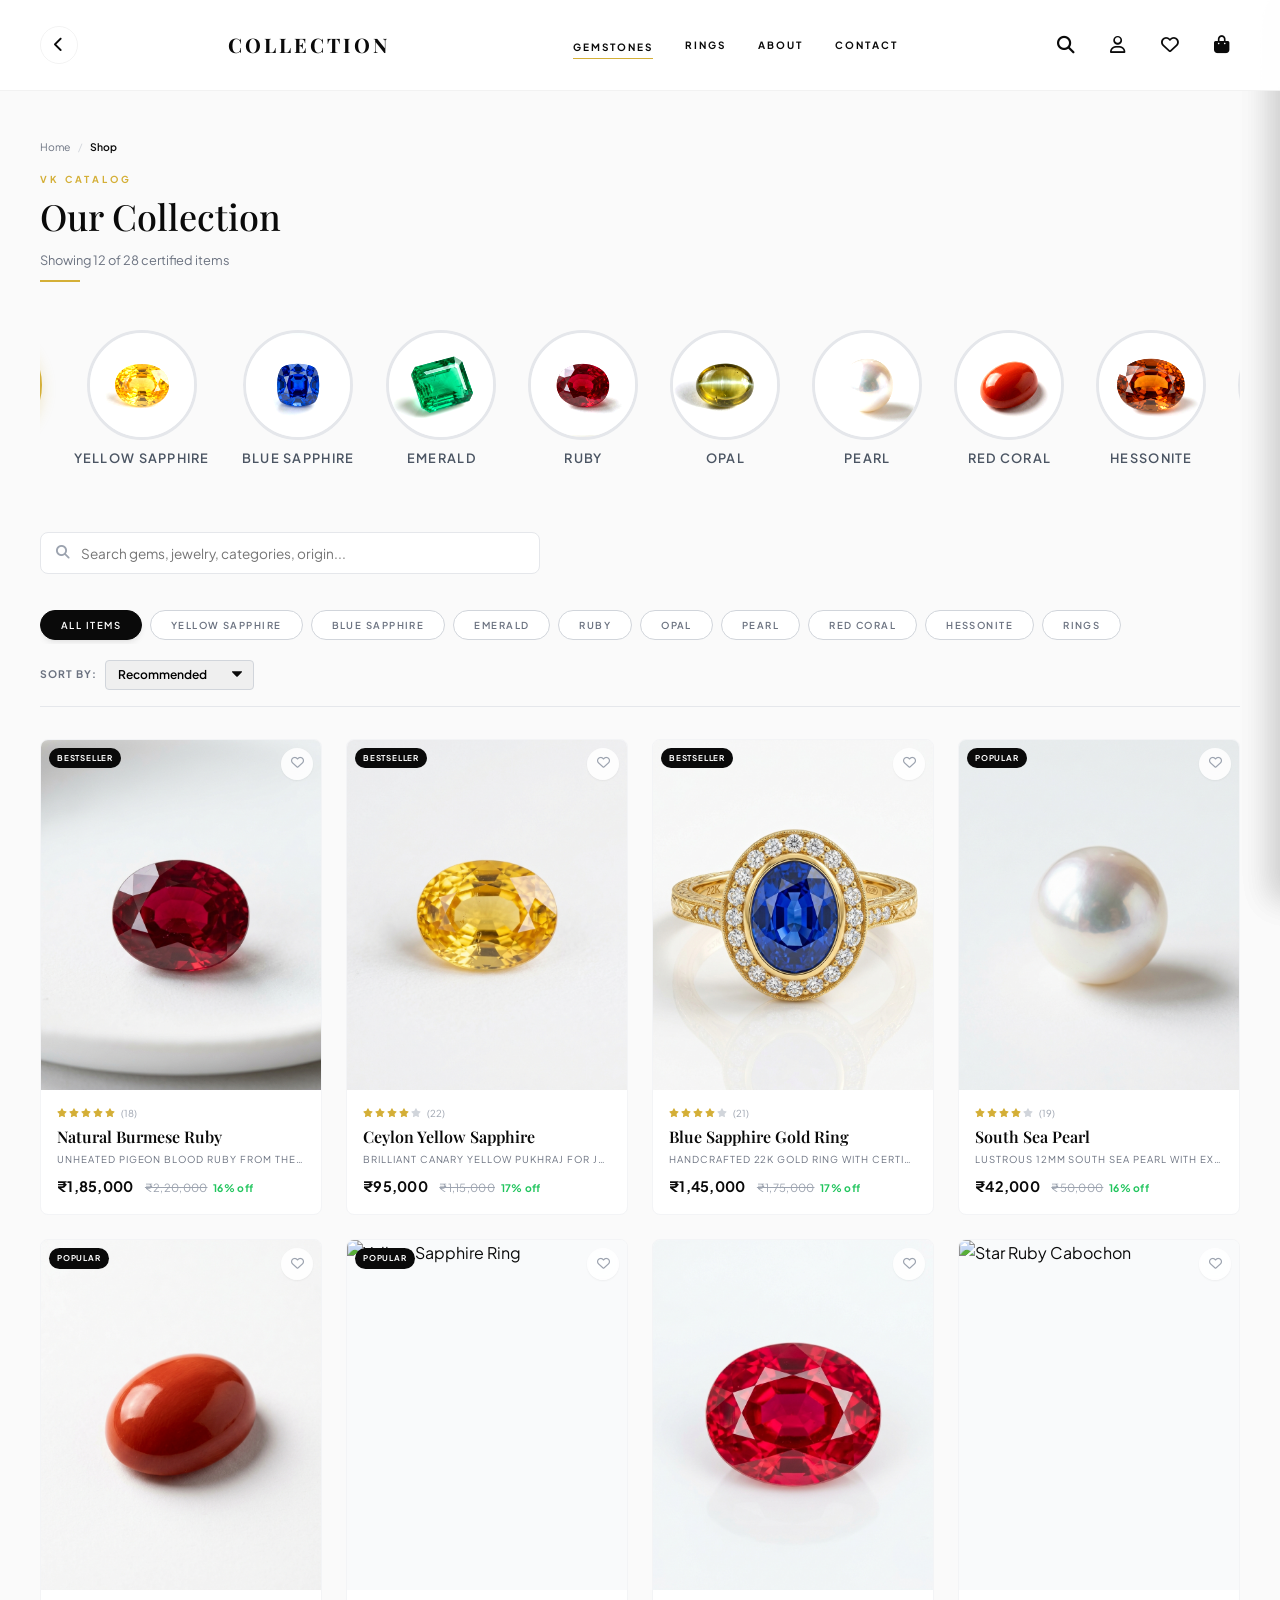
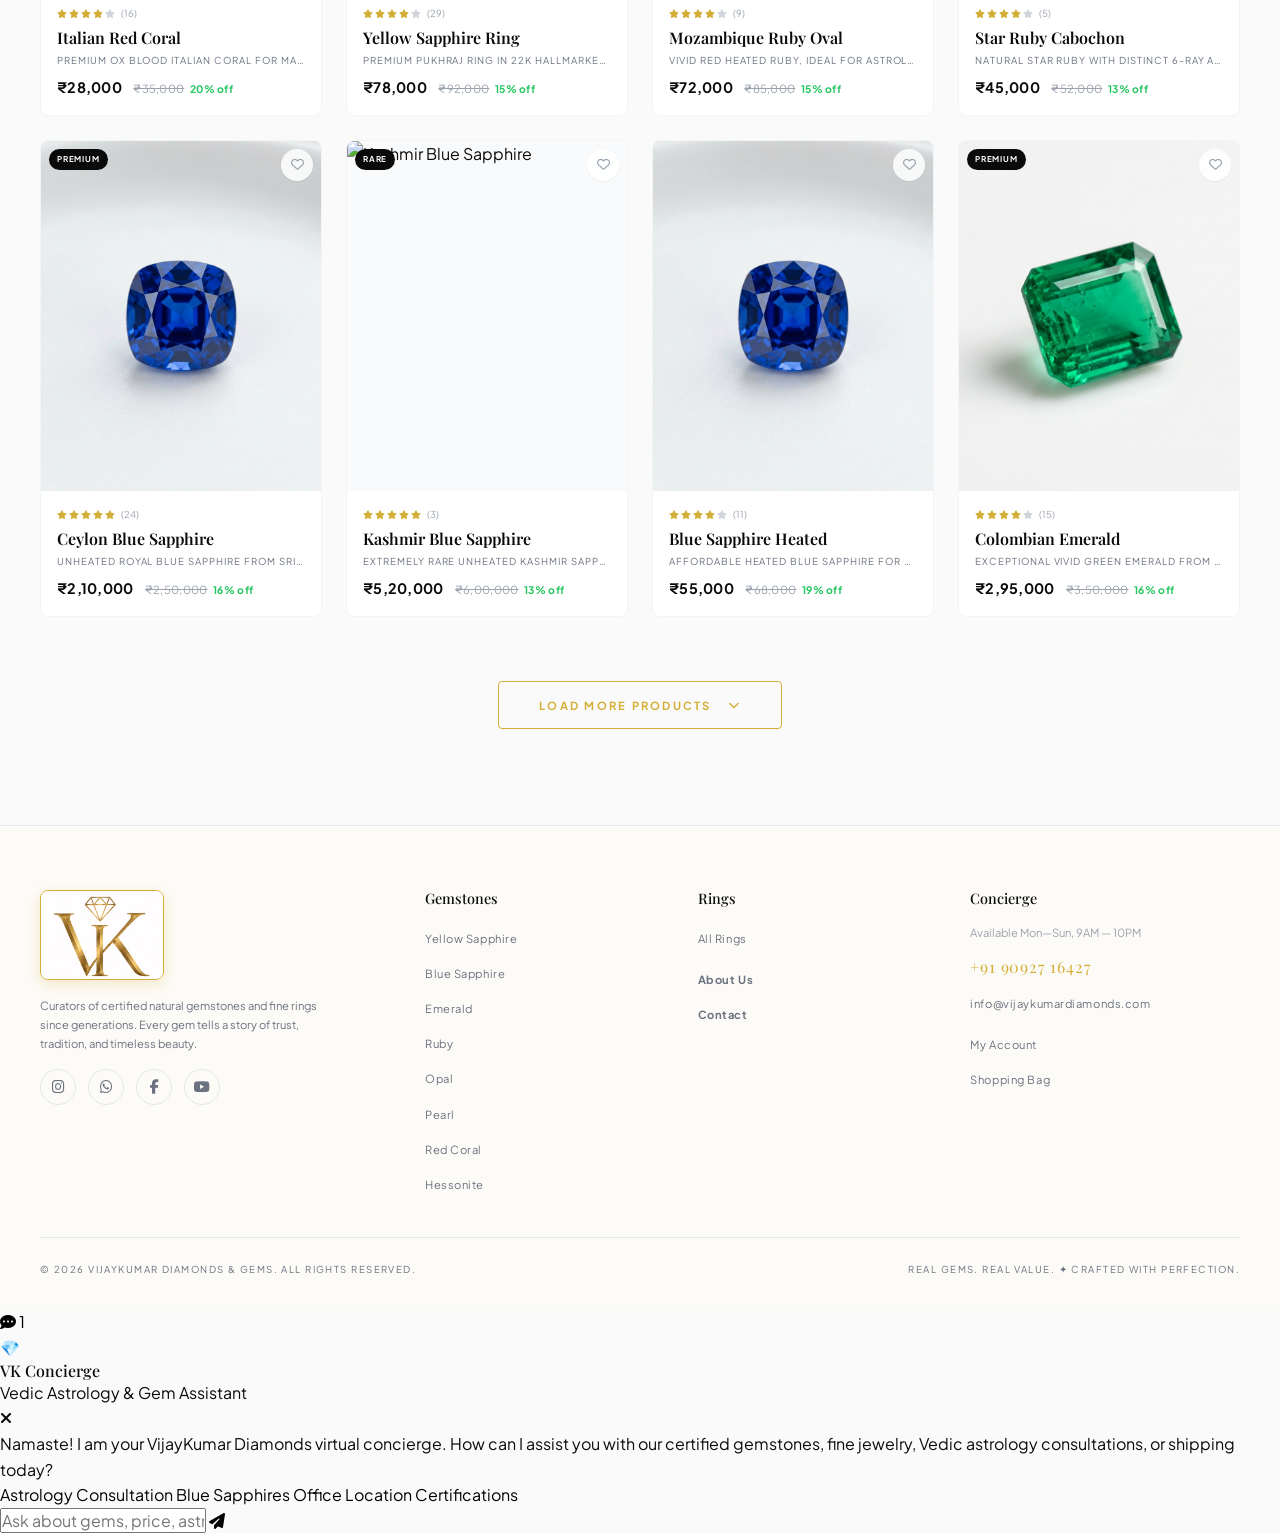
==== shop.html @ 0fff0748 "Initial commit of Vijay Kumar ecom website with custom UI changes" ====
<!DOCTYPE html>
<html lang="en">
<head>
    <meta charset="UTF-8">
    <meta name="viewport" content="width=device-width, initial-scale=1.0">
    <title>Our Collection — VijayKumar Diamonds & Gems</title>
    <meta name="description" content="Explore our exquisite collection of natural, certified gemstones and fine handcrafted jewelry. GIA, GRS & IGI certified.">
    <link rel="stylesheet" href="https://cdnjs.cloudflare.com/ajax/libs/font-awesome/6.4.0/css/all.min.css">
    <link rel="stylesheet" href="css/styles.css">
    <link rel="icon" href="images/logo.jpeg" type="image/jpeg">
</head>
<body>

<!-- Page Loader -->
<div id="page-loader" class="page-loader">
    <img src="images/logo.jpeg" alt="VK">
    <div class="loader-bar"><div class="loader-bar-inner"></div></div>
</div>

<!-- Dynamic Header -->
<div id="header-root"></div>

<!-- Shop Main Content -->
<main class="container" style="padding-top: var(--space-xl); padding-bottom: var(--space-4xl);">
    
    <!-- Breadcrumbs -->
    <div class="breadcrumbs" id="breadcrumbs">
        <a href="index.html">Home</a> <span>/</span> <span class="current">Shop</span>
    </div>

    <!-- Page Header -->
    <div class="section-header" style="text-align: left; margin-bottom: var(--space-xl);">
        <span class="section-label">VK Catalog</span>
        <h1 class="section-title" id="shop-title" style="font-size: 2.25rem;">Our Collection</h1>
        <p class="section-subtitle" style="text-align: left; margin-left: 0;" id="product-count-text">Showing all products</p>
        <div class="gold-line" style="margin-left: 0; margin-top: var(--space-sm);"></div>
    </div>

    <!-- Gem Circles Filter Bar -->
    <section style="margin-bottom: var(--space-2xl);">
        <div class="gem-circles hide-scrollbar" id="gem-circles-filter">
            <button onclick="selectCategory('All')" class="gem-circle active-circle" data-cat="All" style="background: none; border: none; cursor: pointer; display: flex; flex-direction: column; align-items: center; gap: 0.5rem; outline: none;">
                <div class="gem-circle-img" style="display: flex; align-items: center; justify-content: center; background: var(--color-dark); color: var(--color-gold); font-size: 1.25rem;"><i class="fas fa-th-large"></i></div>
                <span class="gem-circle-label">All</span>
            </button>
            <!-- Categories will be dynamically updated below if needed, or static maps -->
        </div>
    </section>

    <!-- Search Bar Section -->
    <div style="margin-bottom: var(--space-xl); max-width: 500px; position: relative;" id="shop-search-bar-wrap">
        <i class="fas fa-search" style="position: absolute; left: 1rem; top: 50%; transform: translateY(-50%); color: var(--color-gray-400); font-size: 0.85rem;"></i>
        <input type="text" id="shop-search-input" placeholder="Search gems, jewelry, categories, origin..." oninput="handleShopSearch(this.value)" style="width: 100%; padding: 0.7rem 1.5rem 0.7rem 2.5rem; font-size: 0.85rem; border-radius: var(--radius-md); border: 1.5px solid var(--color-gray-200); outline: none; transition: border-color 0.3s, box-shadow 0.3s; background: var(--color-white);" onfocus="this.style.borderColor='var(--color-gold)'; this.style.boxShadow='var(--shadow-gold)'" onblur="this.style.borderColor='var(--color-gray-200)'; this.style.boxShadow='none'">
        <button id="shop-search-clear" onclick="clearShopSearch()" style="display: none; position: absolute; right: 1rem; top: 50%; transform: translateY(-50%); background: none; border: none; cursor: pointer; color: var(--color-gray-400); font-size: 0.85rem; padding: 0.25rem;"><i class="fas fa-times"></i></button>
    </div>

    <!-- Filter & Sort Controls -->
    <div style="display: flex; flex-wrap: wrap; justify-content: space-between; align-items: center; gap: var(--space-md); margin-bottom: var(--space-xl); border-bottom: 1px solid var(--color-gray-200); padding-bottom: var(--space-md);">
        <!-- Left side: Filter pills -->
        <div class="filter-pills hide-scrollbar" id="category-pills">
            <!-- Dynamically populated categories -->
        </div>
        
        <!-- Right side: Sort dropdown -->
        <div style="display: flex; align-items: center; gap: var(--space-sm);">
            <label for="sort-select" style="font-size: 0.65rem; font-weight: 700; text-transform: uppercase; letter-spacing: 0.1em; color: var(--color-gray-500);">Sort By:</label>
            <select id="sort-select" class="form-select" onchange="handleSortChange(this.value)" style="padding: 0.4rem 2rem 0.4rem 0.75rem; font-size: 0.75rem; font-weight: 600; border-radius: var(--radius-sm); border: 1px solid var(--color-gray-300); outline: none;">
                <option value="Recommended">Recommended</option>
                <option value="Price Low-High">Price: Low to High</option>
                <option value="Price High-Low">Price: High to Low</option>
                <option value="Highest Rated">Highest Rated</option>
                <option value="Newest">Newest</option>
            </select>
        </div>
    </div>

    <!-- Product Grid -->
    <div class="product-grid" id="shop-product-grid">
        <!-- Rendered by JS -->
    </div>

    <!-- Load More Button -->
    <div id="load-more-container" style="text-align: center; margin-top: var(--space-3xl); display: none;">
        <button id="load-more-btn" onclick="loadMoreProducts()" class="btn btn-outline-gold btn-lg">Load More Products <i class="fas fa-chevron-down" style="margin-left: 8px;"></i></button>
    </div>

</main>

<!-- Dynamic Footer -->
<div id="footer-root"></div>

<!-- Scripts -->
<script src="js/app.js"></script>
<script>
    // State management for Shop
    let currentCategory = 'All';
    let currentTypeFilter = 'All'; // 'gems' or 'jewelry'
    let currentSort = 'Recommended';
    let visibleProductsCount = 12;
    let filteredProducts = [];
    let currentSearchQuery = '';

    // Initialize Shop Page
    document.addEventListener('DOMContentLoaded', () => {
        // Parse URL Parameters
        const params = new URLSearchParams(window.location.search);
        const catParam = params.get('cat');
        const typeParam = params.get('type');
        const searchParam = params.get('search') || params.get('q'); // Read search parameter

        if (catParam) {
            currentCategory = catParam;
        }
        if (typeParam) {
            currentTypeFilter = typeParam;
            if (typeParam === 'gems') {
                document.getElementById('shop-title').textContent = 'Certified Loose Gemstones';
            } else if (typeParam === 'jewelry') {
                document.getElementById('shop-title').textContent = 'Handcrafted Fine Jewelry';
            }
        }
        if (searchParam) {
            currentSearchQuery = searchParam;
            const input = document.getElementById('shop-search-input');
            if (input) {
                input.value = searchParam;
                const clearBtn = document.getElementById('shop-search-clear');
                if (clearBtn) clearBtn.style.display = 'block';
            }
        }

        buildGemCirclesFilter();
        buildCategoryPills();
        applyFilterAndSort();
    });

    // Build Category scroll filters (circles)
    function buildGemCirclesFilter() {
        const container = document.getElementById('gem-circles-filter');
        if (!container) return;

        // Determine which list of categories to show based on typeParam
        let categoriesToRender = gemCategories;
        if (currentTypeFilter === 'jewelry') {
            categoriesToRender = jewelryCategories;
        } else if (currentTypeFilter === 'All') {
            categoriesToRender = [...gemCategories, ...jewelryCategories];
        }

        // Render circles
        let html = `
            <div onclick="selectCategory('All')" class="gem-circle ${currentCategory === 'All' ? 'active' : ''}" style="cursor:pointer;">
                <div class="gem-circle-img" style="display: flex; align-items: center; justify-content: center; background: var(--color-dark); color: var(--color-gold); font-size: 1.25rem;"><i class="fas fa-th-large"></i></div>
                <span class="gem-circle-label">All</span>
            </div>
        `;

        categoriesToRender.forEach(cat => {
            const imgPath = categoryImages[cat] || 'images/ruby.png';
            html += `
                <div onclick="selectCategory('${cat}')" class="gem-circle ${currentCategory === cat ? 'active' : ''}" style="cursor:pointer;">
                    <div class="gem-circle-img"><img src="${imgPath}" alt="${cat}"></div>
                    <span class="gem-circle-label">${cat}</span>
                </div>
            `;
        });

        container.innerHTML = html;
    }

    // Build Category Filter pills
    function buildCategoryPills() {
        const container = document.getElementById('category-pills');
        if (!container) return;

        let categoriesToRender = ['All'];
        if (currentTypeFilter === 'gems') {
            categoriesToRender = ['All', ...gemCategories];
        } else if (currentTypeFilter === 'jewelry') {
            categoriesToRender = ['All', ...jewelryCategories];
        } else {
            categoriesToRender = ['All', ...gemCategories, ...jewelryCategories];
        }

        container.innerHTML = categoriesToRender.map(cat => {
            const label = cat === 'All' ? 'All Items' : cat;
            return `<button class="filter-pill ${currentCategory === cat ? 'active' : ''}" onclick="selectCategory('${cat}')">${label}</button>`;
        }).join('');
    }

    // Handle Category selection
    function selectCategory(cat) {
        currentCategory = cat;
        
        // Highlight active circle and pill
        document.querySelectorAll('#gem-circles-filter .gem-circle').forEach(el => {
            const label = el.querySelector('.gem-circle-label').textContent;
            if (label === cat || (cat === 'All' && label === 'All')) {
                el.classList.add('active');
            } else {
                el.classList.remove('active');
            }
        });

        document.querySelectorAll('#category-pills .filter-pill').forEach(el => {
            if (el.textContent === cat || (cat === 'All' && el.textContent === 'All Items')) {
                el.classList.add('active');
            } else {
                el.classList.remove('active');
            }
        });

        // Update breadcrumbs
        const crumbs = document.getElementById('breadcrumbs');
        if (cat === 'All') {
            crumbs.innerHTML = `<a href="index.html">Home</a> <span>/</span> <span class="current">Shop</span>`;
        } else {
            crumbs.innerHTML = `<a href="index.html">Home</a> <span>/</span> <a href="shop.html">Shop</a> <span>/</span> <span class="current">${cat}</span>`;
        }

        visibleProductsCount = 12; // Reset count
        applyFilterAndSort();
    }

    // Handle Sort selection
    function handleSortChange(sortVal) {
        currentSort = sortVal;
        applyFilterAndSort();
    }

    // Handle Shop Search input
    function handleShopSearch(query) {
        currentSearchQuery = query.trim();
        const clearBtn = document.getElementById('shop-search-clear');
        if (clearBtn) {
            clearBtn.style.display = currentSearchQuery ? 'block' : 'none';
        }
        visibleProductsCount = 12; // Reset count
        applyFilterAndSort();
    }

    // Clear Shop Search input
    function clearShopSearch() {
        const input = document.getElementById('shop-search-input');
        if (input) {
            input.value = '';
            handleShopSearch('');
        }
    }

    // Apply Filter and Sort logic
    function applyFilterAndSort() {
        // 1. FILTERING
        filteredProducts = products.filter(p => {
            // Filter by type (gems / jewelry)
            if (currentTypeFilter === 'gems') {
                if (!gemCategories.includes(p.category)) return false;
            } else if (currentTypeFilter === 'jewelry') {
                if (!jewelryCategories.includes(p.category)) return false;
            }

            // Filter by category
            if (currentCategory !== 'All' && p.category !== currentCategory) {
                return false;
            }

            // Filter by search query text
            if (currentSearchQuery) {
                const q = currentSearchQuery.toLowerCase();
                const matches = p.name.toLowerCase().includes(q) ||
                                p.category.toLowerCase().includes(q) ||
                                p.desc.toLowerCase().includes(q) ||
                                (p.origin && p.origin.toLowerCase().includes(q));
                if (!matches) return false;
            }

            return true;
        });

        // 2. SORTING
        if (currentSort === 'Price Low-High') {
            filteredProducts.sort((a, b) => a.price - b.price);
        } else if (currentSort === 'Price High-Low') {
            filteredProducts.sort((a, b) => b.price - a.price);
        } else if (currentSort === 'Highest Rated') {
            filteredProducts.sort((a, b) => b.rating - a.rating);
        } else if (currentSort === 'Newest') {
            // Mock newer by sorting id descending
            filteredProducts.sort((a, b) => b.id - a.id);
        } else {
            // Recommended (Default)
            filteredProducts.sort((a, b) => {
                // Prioritize bestsellers/popular
                const valA = (a.badge === 'Bestseller' ? 2 : a.badge === 'Popular' ? 1 : 0);
                const valB = (b.badge === 'Bestseller' ? 2 : b.badge === 'Popular' ? 1 : 0);
                return valB - valA;
            });
        }

        // Update product count text
        const countText = document.getElementById('product-count-text');
        if (countText) {
            countText.textContent = `Showing ${Math.min(visibleProductsCount, filteredProducts.length)} of ${filteredProducts.length} certified items`;
        }

        renderPageProducts();
    }

    // Render Product list
    function renderPageProducts() {
        const grid = document.getElementById('shop-product-grid');
        if (!grid) return;

        if (filteredProducts.length === 0) {
            grid.style.display = 'block';
            grid.innerHTML = `
                <div style="text-align:center; padding:5rem 1rem; color:var(--color-gray-500);">
                    <i class="fas fa-gem" style="font-size:3rem; margin-bottom:1.5rem; opacity:0.3; display:block; color:var(--color-gold);"></i>
                    <h3 style="font-family:var(--font-serif); font-size:1.5rem; margin-bottom:0.5rem; color:var(--color-dark);">No Gemstones Found</h3>
                    <p style="font-size:0.9rem; margin-bottom:1.5rem;">We couldn't find any products in this category matching your selection.</p>
                    <button class="btn btn-gold btn-md" onclick="selectCategory('All')">View All Collection</button>
                </div>
            `;
            document.getElementById('load-more-container').style.display = 'none';
            return;
        }

        grid.style.display = ''; // Restore grid style

        // Slice products based on load-more count
        const toShow = filteredProducts.slice(0, visibleProductsCount);
        
        let html = '';
        toShow.forEach(p => {
            html += renderProductCard(p);
        });
        grid.innerHTML = html;

        // Show/Hide Load More
        const loadMoreContainer = document.getElementById('load-more-container');
        if (visibleProductsCount < filteredProducts.length) {
            loadMoreContainer.style.display = 'block';
        } else {
            loadMoreContainer.style.display = 'none';
        }

        // Trigger animations
        if (typeof refreshAnimations === 'function') {
            refreshAnimations();
        }
    }

    // Pagination
    function loadMoreProducts() {
        visibleProductsCount += 8;
        applyFilterAndSort();
    }
</script>
</body>
</html>
---- css/styles.css ----
/* ============================================
   VijayKumar Diamonds & Gems — Design System
   Premium Luxury E-Commerce CSS
   ============================================ */

/* --- Google Fonts Import --- */
@import url('https://fonts.googleapis.com/css2?family=Playfair+Display:ital,wght@0,400;0,500;0,600;0,700;1,400&family=Plus+Jakarta+Sans:wght@300;400;500;600;700&display=swap');

/* --- CSS Custom Properties --- */
:root {
    /* Colors */
    --color-dark: #0A0A0A;
    --color-gold: #D4AF37;
    --color-gold-dark: #B5952F;
    --color-gold-light: #F5E6B8;
    --color-ivory: #FDFBF7;
    --color-bg: #FAFAFA;
    --color-white: #FFFFFF;
    --color-gray-50: #F9FAFB;
    --color-gray-100: #F3F4F6;
    --color-gray-200: #E5E7EB;
    --color-gray-300: #D1D5DB;
    --color-gray-400: #9CA3AF;
    --color-gray-500: #6B7280;
    --color-gray-600: #4B5563;
    --color-gray-700: #374151;
    --color-gray-800: #1F2937;
    --color-gray-900: #111827;
    --color-red: #EF4444;
    --color-green: #22C55E;
    --color-success: #10B981;

    /* Typography */
    --font-serif: 'Playfair Display', Georgia, 'Times New Roman', serif;
    --font-sans: 'Plus Jakarta Sans', -apple-system, BlinkMacSystemFont, 'Segoe UI', Roboto, sans-serif;

    /* Spacing */
    --space-xs: 0.25rem;
    --space-sm: 0.5rem;
    --space-md: 1rem;
    --space-lg: 1.5rem;
    --space-xl: 2rem;
    --space-2xl: 3rem;
    --space-3xl: 4rem;
    --space-4xl: 6rem;

    /* Transitions */
    --ease-lux: cubic-bezier(0.16, 1, 0.3, 1);
    --ease-smooth: cubic-bezier(0.4, 0, 0.2, 1);
    --duration-fast: 200ms;
    --duration-normal: 300ms;
    --duration-slow: 500ms;
    --duration-reveal: 1200ms;

    /* Shadows */
    --shadow-sm: 0 1px 2px rgba(0,0,0,0.05);
    --shadow-md: 0 4px 6px -1px rgba(0,0,0,0.07), 0 2px 4px -2px rgba(0,0,0,0.05);
    --shadow-lg: 0 10px 15px -3px rgba(0,0,0,0.08), 0 4px 6px -4px rgba(0,0,0,0.05);
    --shadow-xl: 0 20px 25px -5px rgba(0,0,0,0.08), 0 8px 10px -6px rgba(0,0,0,0.04);
    --shadow-gold: 0 4px 14px rgba(212, 175, 55, 0.25);

    /* Border Radius */
    --radius-sm: 4px;
    --radius-md: 8px;
    --radius-lg: 12px;
    --radius-xl: 16px;
    --radius-full: 9999px;

    /* Container */
    --max-width: 1400px;
    --header-height: 90px;
    --header-height-mobile: 70px;
    --announcement-height: 0px;
}

/* --- Base Reset --- */
*, *::before, *::after {
    margin: 0;
    padding: 0;
    box-sizing: border-box;
}

html {
    scroll-behavior: smooth;
    -webkit-text-size-adjust: 100%;
    -webkit-tap-highlight-color: transparent;
    font-size: 16px;
}

body {
    font-family: var(--font-sans);
    color: var(--color-dark);
    background-color: var(--color-bg);
    line-height: 1.6;
    overflow-x: hidden;
    -webkit-font-smoothing: antialiased;
    -moz-osx-font-smoothing: grayscale;
    text-rendering: optimizeLegibility;
}

img {
    max-width: 100%;
    height: auto;
    display: block;
}

a {
    color: inherit;
    text-decoration: none;
    transition: color var(--duration-normal) var(--ease-smooth);
}

button {
    border: none;
    background: none;
    cursor: pointer;
    font-family: inherit;
    font-size: inherit;
    outline: none;
}

input, textarea, select {
    font-family: inherit;
    font-size: inherit;
    outline: none;
}

ul, ol { list-style: none; }
h1, h2, h3, h4, h5, h6 { font-family: var(--font-serif); font-weight: 500; line-height: 1.2; }

::selection {
    background-color: var(--color-gold);
    color: var(--color-white);
}

/* --- Custom Scrollbar --- */
::-webkit-scrollbar { width: 5px; height: 5px; }
::-webkit-scrollbar-track { background: transparent; }
::-webkit-scrollbar-thumb { background: var(--color-gray-300); border-radius: 10px; }
::-webkit-scrollbar-thumb:hover { background: var(--color-gold); }

.hide-scrollbar::-webkit-scrollbar { display: none; }
.hide-scrollbar { -ms-overflow-style: none; scrollbar-width: none; }

/* --- Container --- */
.container {
    max-width: var(--max-width);
    margin: 0 auto;
    padding: 0 1.25rem;
}
@media (min-width: 640px) { .container { padding: 0 2rem; } }
@media (min-width: 1024px) { .container { padding: 0 2.5rem; } }

/* ============================================
   ANNOUNCEMENT BAR
   ============================================ */
.announcement-bar {
    background: var(--color-dark);
    color: var(--color-gold-light);
    height: var(--announcement-height);
    display: flex;
    align-items: center;
    overflow: hidden;
    position: relative;
    z-index: 100;
}

.marquee-wrapper {
    display: flex;
    width: 100%;
    overflow: hidden;
}

.marquee-content {
    display: flex;
    animation: marquee 30s linear infinite;
    white-space: nowrap;
}

.marquee-content span {
    font-size: 0.65rem;
    font-weight: 600;
    letter-spacing: 0.15em;
    text-transform: uppercase;
    padding: 0 2rem;
    display: inline-flex;
    align-items: center;
    gap: 0.5rem;
}

.marquee-content span::before {
    content: '✦';
    color: var(--color-gold);
}

@keyframes marquee {
    0% { transform: translateX(0); }
    100% { transform: translateX(-50%); }
}

/* ============================================
   HEADER / NAVIGATION
   ============================================ */
.main-header {
    position: sticky;
    top: 0;
    z-index: 90;
    background: rgba(255,255,255,0.95);
    backdrop-filter: blur(20px);
    -webkit-backdrop-filter: blur(20px);
    border-bottom: 1px solid rgba(0,0,0,0.05);
    transition: all var(--duration-slow) var(--ease-lux);
}

.main-header.scrolled {
    box-shadow: var(--shadow-md);
}

.header-inner {
    display: flex;
    align-items: center;
    justify-content: space-between;
    height: var(--header-height-mobile);
    gap: 1rem;
}
@media (min-width: 768px) {
    .header-inner { height: var(--header-height); }
}

/* Logo & Brand Identity */
.logo-link { display: flex; align-items: center; flex-shrink: 0; position: relative; z-index: 95; }
.logo-link img {
    --logo-translate-y: 18px;
    height: 105px;
    width: auto;
    object-fit: contain;
    transition: height var(--duration-slow) var(--ease-lux), transform var(--duration-slow) var(--ease-lux), box-shadow var(--duration-slow) var(--ease-lux), border-color var(--duration-slow) var(--ease-lux), padding var(--duration-slow) var(--ease-lux);
    background: var(--color-white);
    border-radius: 50%;
    box-shadow: 0 6px 20px rgba(0,0,0,0.15);
    padding: 6px;
    border: 1.5px solid rgba(212, 175, 55, 0.25);
    transform: translateY(var(--logo-translate-y));
    animation: logoFadeIn var(--duration-slow) var(--ease-lux) both;
}
.logo-link:hover img { transform: translateY(var(--logo-translate-y)) scale(1.08); }

@media (min-width: 480px) {
    .logo-link img { --logo-translate-y: 24px; height: 125px; padding: 7px; }
}
@media (min-width: 768px) {
    .logo-link img { --logo-translate-y: 30px; height: 145px; padding: 8px; border-width: 1.8px; }
}
@media (min-width: 1024px) {
    .logo-link img { --logo-translate-y: 36px; height: 165px; }
}

/* Scrolled Sticky Header Logo - Compact state only on scroll */
.main-header.scrolled .logo-link img {
    --logo-translate-y: 0px;
    height: 52px;
    padding: 4px;
    box-shadow: var(--shadow-sm);
    border-color: rgba(212, 175, 55, 0.15);
}
@media (min-width: 480px) {
    .main-header.scrolled .logo-link img { height: 56px; }
}
@media (min-width: 768px) {
    .main-header.scrolled .logo-link img { height: 65px; border-width: 1.5px; }
}
@media (min-width: 1024px) {
    .main-header.scrolled .logo-link img { height: 75px; }
}

/* Subpage Header Actions & Title */
.header-back-btn {
    display: flex;
    align-items: center;
    justify-content: center;
    width: 38px;
    height: 38px;
    border-radius: var(--radius-full);
    color: var(--color-dark);
    background: transparent;
    border: 1px solid rgba(0, 0, 0, 0.05);
    transition: all var(--duration-normal) var(--ease-lux);
    cursor: pointer;
    animation: backBtnSlideIn var(--duration-slow) var(--ease-lux) both;
}
.header-back-btn:hover {
    color: var(--color-gold);
    background: var(--color-ivory);
    border-color: rgba(212, 175, 55, 0.3);
    box-shadow: 0 4px 10px rgba(212, 175, 55, 0.1);
}
.header-back-btn i {
    font-size: 0.95rem;
    transition: transform var(--duration-fast) var(--ease-smooth);
}
.header-back-btn:hover i {
    transform: translateX(-2px);
}

.subpage-header-title {
    font-family: var(--font-serif);
    font-weight: 700;
    font-size: 1.1rem;
    color: var(--color-dark);
    text-transform: uppercase;
    letter-spacing: 0.1em;
    flex-grow: 1;
    text-align: center;
    white-space: nowrap;
    overflow: hidden;
    text-overflow: ellipsis;
    transition: all var(--duration-normal) var(--ease-smooth);
    animation: titleFadeIn var(--duration-slow) var(--ease-lux) both;
}

@media (min-width: 768px) {
    .subpage-header-title {
        font-size: 1.25rem;
        letter-spacing: 0.15em;
    }
}
@media (min-width: 1024px) {
    .subpage-header-title {
        flex-grow: 0;
        text-align: left;
        margin-right: 2rem;
    }
}

/* Keyframe Animations for Header Elements */
@keyframes logoFadeIn {
    from {
        opacity: 0;
        transform: translateY(calc(var(--logo-translate-y) - 12px)) scale(0.92);
    }
    to {
        opacity: 1;
        transform: translateY(var(--logo-translate-y)) scale(1);
    }
}

@keyframes backBtnSlideIn {
    from {
        opacity: 0;
        transform: translateX(-12px);
    }
    to {
        opacity: 1;
        transform: translateX(0);
    }
}

@keyframes titleFadeIn {
    from {
        opacity: 0;
        transform: translateY(6px);
    }
    to {
        opacity: 1;
        transform: translateY(0);
    }
}

/* Desktop Navigation */
.desktop-nav {
    display: none;
    gap: 2rem;
    align-items: center;
}
@media (min-width: 1024px) {
    .desktop-nav { display: flex; }
}

.nav-link {
    font-size: 0.625rem;
    font-weight: 700;
    letter-spacing: 0.2em;
    text-transform: uppercase;
    color: var(--color-dark);
    position: relative;
    padding: 0.25rem 0;
    transition: color var(--duration-normal);
}

.nav-link::after {
    content: '';
    position: absolute;
    bottom: -2px;
    left: 0;
    width: 0;
    height: 1.5px;
    background: var(--color-gold);
    transition: width var(--duration-slow) var(--ease-lux);
}

.nav-link:hover { color: var(--color-gold); }
.nav-link:hover::after, .nav-link.active::after { width: 100%; }

/* Dropdown */
.nav-item { position: relative; }
.nav-dropdown {
    position: absolute;
    top: 100%;
    left: 50%;
    transform: translateX(-50%) translateY(10px);
    min-width: 220px;
    background: var(--color-white);
    border: 1px solid var(--color-gray-100);
    border-radius: var(--radius-md);
    box-shadow: var(--shadow-xl);
    padding: 0.75rem 0;
    opacity: 0;
    visibility: hidden;
    transition: all var(--duration-normal) var(--ease-lux);
    z-index: 50;
}

.nav-item:hover .nav-dropdown {
    opacity: 1;
    visibility: visible;
    transform: translateX(-50%) translateY(4px);
}

.nav-dropdown a {
    display: flex;
    align-items: center;
    gap: 0.75rem;
    padding: 0.6rem 1.25rem;
    font-size: 0.75rem;
    font-weight: 500;
    color: var(--color-gray-600);
    transition: all var(--duration-fast);
}

.nav-dropdown a:hover {
    background: var(--color-ivory);
    color: var(--color-gold-dark);
    padding-left: 1.5rem;
}

.nav-dropdown a img {
    width: 28px;
    height: 28px;
    border-radius: var(--radius-full);
    object-fit: cover;
}

/* Header Icons */
.header-icons {
    display: flex;
    align-items: center;
    gap: 0.5rem;
}
@media (min-width: 640px) {
    .header-icons { gap: 1rem; }
}

.icon-btn {
    position: relative;
    display: flex;
    align-items: center;
    justify-content: center;
    width: 36px;
    height: 36px;
    border-radius: var(--radius-full);
    color: var(--color-dark);
    transition: all var(--duration-normal);
    font-size: 1.1rem;
}

.icon-btn:hover {
    color: var(--color-gold);
    background: var(--color-ivory);
}

.icon-badge {
    position: absolute;
    top: 0;
    right: 0;
    min-width: 16px;
    height: 16px;
    background: var(--color-dark);
    color: var(--color-white);
    font-size: 0.55rem;
    font-weight: 700;
    font-family: var(--font-sans);
    border-radius: var(--radius-full);
    display: flex;
    align-items: center;
    justify-content: center;
    border: 2px solid var(--color-white);
    transform: scale(0);
    transition: transform var(--duration-normal) var(--ease-lux);
}

.icon-badge.visible { transform: scale(1); }

.hamburger {
    display: flex;
    flex-direction: column;
    gap: 5px;
    padding: 8px;
    cursor: pointer;
}
@media (min-width: 1024px) { .hamburger { display: none; } }

.hamburger span {
    display: block;
    width: 20px;
    height: 1.5px;
    background: var(--color-dark);
    transition: all var(--duration-normal) var(--ease-lux);
}

/* ============================================
   MOBILE MENU
   ============================================ */
.mobile-menu-overlay {
    position: fixed;
    inset: 0;
    background: rgba(0,0,0,0.4);
    backdrop-filter: blur(4px);
    z-index: 95;
    opacity: 0;
    visibility: hidden;
    transition: all var(--duration-normal);
}
.mobile-menu-overlay.open { opacity: 1; visibility: visible; }

.mobile-menu {
    position: fixed;
    top: 0;
    left: 0;
    width: 85%;
    max-width: 380px;
    height: 100dvh;
    background: var(--color-white);
    z-index: 96;
    transform: translateX(-100%);
    transition: transform var(--duration-slow) var(--ease-lux);
    display: flex;
    flex-direction: column;
    overflow-y: auto;
}
.mobile-menu.open { transform: translateX(0); }
@media (min-width: 1024px) { .mobile-menu, .mobile-menu-overlay { display: none !important; } }

.mobile-menu-header {
    display: flex;
    align-items: center;
    justify-content: space-between;
    padding: 1rem 1.25rem;
    border-bottom: 1px solid var(--color-gray-100);
}

.mobile-menu-header img { height: 36px; }

.mobile-nav-links {
    padding: 1rem 0;
    flex: 1;
}

.mobile-nav-link {
    display: flex;
    align-items: center;
    justify-content: space-between;
    padding: 0.875rem 1.5rem;
    font-family: var(--font-serif);
    font-size: 1.1rem;
    color: var(--color-dark);
    border-bottom: 1px solid var(--color-gray-50);
    transition: all var(--duration-fast);
}

.mobile-nav-link:hover, .mobile-nav-link:active {
    background: var(--color-ivory);
    color: var(--color-gold-dark);
}

.mobile-nav-link i { font-size: 0.7rem; color: var(--color-gold); }

.mobile-menu-footer {
    padding: 1.25rem;
    border-top: 1px solid var(--color-gray-100);
    background: var(--color-gray-50);
}

/* ============================================
   HERO SECTION
   ============================================ */
.hero-section {
    position: relative;
    height: 70dvh;
    display: flex;
    flex-direction: column;
    justify-content: flex-end; /* Push card to bottom */
    align-items: center;
    overflow: hidden;
    background: var(--color-white);
    border-bottom: 1px solid var(--color-gray-100);
    padding-top: 40px !important;
}

@media (min-width: 768px) {
    .hero-section {
        height: 85dvh;
    }
}

/* Hero Background Banner - Bright and Visible */
.hero-bg {
    position: absolute;
    inset: 0;
    width: 100%;
    height: 100%;
    background-size: cover;
    background-position: center;
    background-repeat: no-repeat;
    opacity: 1;
    filter: brightness(1.05) contrast(1.02);
    z-index: 1;
}

/* Subtle gradient blend at the bottom of the hero */
.hero-overlay-bottom-blend {
    position: absolute;
    bottom: 0;
    left: 0;
    width: 100%;
    height: 25%;
    background: linear-gradient(to top, rgba(255, 255, 255, 0.4) 0%, rgba(255, 255, 255, 0) 100%);
    z-index: 2;
    pointer-events: none;
}

/* Running Ad Ticker */
.ticker-wrap {
    position: absolute;
    top: 0;
    left: 0;
    width: 100%;
    background: var(--color-gold);
    color: var(--color-white);
    padding: 0.6rem 0;
    z-index: 10;
    overflow: hidden;
    box-shadow: var(--shadow-sm);
    border-bottom: 1px solid rgba(255, 255, 255, 0.1);
}

.ticker {
    display: inline-block;
    white-space: nowrap;
    animation: ticker-slide 30s linear infinite;
    font-size: 0.75rem;
    font-weight: 700;
    text-transform: uppercase;
    letter-spacing: 0.12em;
}

@keyframes ticker-slide {
    0% { transform: translate3d(0, 0, 0); }
    100% { transform: translate3d(-50%, 0, 0); }
}

/* Bottom Glassmorphic Rotating Ads Banner */
.hero-slider-wrapper {
    position: relative;
    z-index: 5;
    width: 100%;
    max-width: 720px;
    padding: 0 var(--space-md);
    margin-bottom: 25px; /* Spacing from bottom of hero section */
}

.hero-glass-card {
    background: rgba(255, 255, 255, 0.92);
    backdrop-filter: blur(16px);
    -webkit-backdrop-filter: blur(16px);
    border: 1.5px solid rgba(212, 175, 55, 0.25);
    border-radius: var(--radius-xl);
    padding: var(--space-md) var(--space-lg);
    box-shadow: 0 10px 30px rgba(212, 175, 55, 0.08), var(--shadow-md);
    overflow: hidden;
    position: relative;
}

.hero-slider-container {
    display: flex;
    width: 400%; /* For 4 slides */
    transition: transform 0.8s cubic-bezier(0.16, 1, 0.3, 1);
}

.hero-slide {
    flex: 0 0 25%; /* 100% / 4 */
    display: flex;
    flex-direction: row;
    align-items: center;
    justify-content: space-between;
    box-sizing: border-box;
    padding: 0 2.5rem;
    text-align: left;
    gap: var(--space-md);
}

.hero-slide-text {
    flex: 1;
    display: flex;
    flex-direction: column;
    gap: 3px;
}

.hero-tagline {
    display: block;
    color: var(--color-gold-dark);
    font-size: 0.6rem;
    font-weight: 800;
    letter-spacing: 0.25em;
    text-transform: uppercase;
}

.hero-title {
    font-family: var(--font-serif);
    color: var(--color-dark);
    font-size: 1.2rem;
    font-weight: 700;
    margin: 0;
    line-height: 1.25;
}

.hero-title em {
    color: var(--color-gold);
    font-style: italic;
    font-weight: 400;
}

.hero-subtitle {
    color: var(--color-gray-600);
    font-size: 0.75rem;
    max-width: 520px;
    margin: 0;
    line-height: 1.45;
}

/* Navigation Arrows inside Card */
.hero-arrow {
    position: absolute;
    top: 50%;
    transform: translateY(-50%);
    background: rgba(255, 255, 255, 0.95);
    border: 1px solid rgba(212, 175, 55, 0.2);
    color: var(--color-gold-dark);
    width: 36px;
    height: 36px;
    border-radius: 50%;
    display: flex;
    align-items: center;
    justify-content: center;
    cursor: pointer;
    z-index: 10;
    transition: all var(--duration-fast) var(--ease-smooth);
}

.hero-arrow:hover {
    background: var(--color-gold);
    border-color: var(--color-gold);
    color: var(--color-white);
    box-shadow: 0 0 8px rgba(212, 175, 55, 0.3);
}

.hero-arrow.prev {
    left: var(--space-xs);
}

.hero-arrow.next {
    right: var(--space-xs);
}

@media (max-width: 768px) {
    .hero-glass-card {
        padding: var(--space-md) var(--space-sm);
    }
    .hero-slide {
        flex-direction: column;
        text-align: center;
        padding: 0 0.75rem;
        gap: 0.5rem;
    }
    .hero-slide-text {
        align-items: center;
    }
    .hero-subtitle {
        display: -webkit-box;
        -webkit-line-clamp: 2;
        -webkit-box-orient: vertical;
        overflow: hidden;
    }
    .hero-arrow {
        display: none;
    }
}

/* Slider Dots */
.hero-dots-container {
    display: flex;
    justify-content: center;
    gap: 0.5rem;
    margin-top: var(--space-xs);
}

.hero-dot {
    width: 6px;
    height: 6px;
    background: rgba(0, 0, 0, 0.12);
    border-radius: 50%;
    cursor: pointer;
    transition: all 0.3s var(--ease-smooth);
}

.hero-dot.active {
    width: 20px;
    border-radius: var(--radius-full);
    background: var(--color-gold);
}

/* ============================================
   BUTTONS
   ============================================ */
.btn {
    display: inline-flex;
    align-items: center;
    justify-content: center;
    gap: 0.5rem;
    font-size: 0.625rem;
    font-weight: 700;
    letter-spacing: 0.2em;
    text-transform: uppercase;
    padding: 0.875rem 2rem;
    border-radius: var(--radius-sm);
    transition: all var(--duration-normal) var(--ease-smooth);
    white-space: nowrap;
    cursor: pointer;
    border: none;
}

.btn-primary {
    background: var(--color-dark);
    color: var(--color-white);
}
.btn-primary:hover {
    background: var(--color-gold);
    transform: translateY(-1px);
    box-shadow: var(--shadow-gold);
}

.btn-gold {
    background: var(--color-gold);
    color: var(--color-white);
}
.btn-gold:hover {
    background: var(--color-gold-dark);
    transform: translateY(-1px);
    box-shadow: var(--shadow-gold);
}

.btn-outline {
    background: transparent;
    color: var(--color-dark);
    border: 1.5px solid var(--color-dark);
}
.btn-outline:hover {
    background: var(--color-dark);
    color: var(--color-white);
}

.btn-outline-gold {
    background: transparent;
    color: var(--color-gold);
    border: 1.5px solid var(--color-gold);
}
.btn-outline-gold:hover {
    background: var(--color-gold);
    color: var(--color-white);
}

.btn-white {
    background: var(--color-white);
    color: var(--color-dark);
}
.btn-white:hover {
    background: var(--color-ivory);
    transform: translateY(-1px);
    box-shadow: var(--shadow-lg);
}

.btn-lg { padding: 1rem 2.5rem; font-size: 0.7rem; }
.btn-sm { padding: 0.5rem 1.25rem; font-size: 0.6rem; }
.btn-full { width: 100%; }
.btn-rounded { border-radius: var(--radius-full); }
.btn-icon { width: 40px; height: 40px; padding: 0; border-radius: var(--radius-full); }

/* ============================================
   SECTION HEADINGS
   ============================================ */
.section { padding: 3rem 0; }
@media (min-width: 768px) { .section { padding: 5rem 0; } }

.section-header { margin-bottom: 2rem; text-align: center; }
@media (min-width: 768px) { .section-header { margin-bottom: 3rem; } }

.section-label {
    display: block;
    color: var(--color-gold);
    font-size: 0.6rem;
    font-weight: 700;
    letter-spacing: 0.3em;
    text-transform: uppercase;
    margin-bottom: 0.5rem;
}

.section-title {
    font-family: var(--font-serif);
    font-size: 1.75rem;
    color: var(--color-dark);
}
@media (min-width: 768px) { .section-title { font-size: 2.5rem; } }

.section-subtitle {
    color: var(--color-gray-500);
    font-size: 0.8rem;
    max-width: 500px;
    margin: 0.75rem auto 0;
    line-height: 1.7;
}

.gold-line {
    width: 40px;
    height: 2px;
    background: var(--color-gold);
    margin: 1rem auto;
}

/* ============================================
   PRODUCT CARDS
   ============================================ */
.product-grid {
    display: grid;
    grid-template-columns: repeat(2, 1fr);
    gap: 0.75rem;
}
@media (min-width: 640px) { .product-grid { gap: 1rem; } }
@media (min-width: 768px) { .product-grid { grid-template-columns: repeat(3, 1fr); gap: 1.25rem; } }
@media (min-width: 1024px) { .product-grid { grid-template-columns: repeat(4, 1fr); gap: 1.5rem; } }

.product-card {
    background: var(--color-white);
    border-radius: var(--radius-md);
    overflow: hidden;
    border: 1px solid var(--color-gray-100);
    transition: all var(--duration-normal) var(--ease-lux);
    position: relative;
    display: flex;
    flex-direction: column;
}

.product-card:hover {
    transform: translateY(-4px);
    box-shadow: var(--shadow-xl);
    border-color: transparent;
}

.product-card-image {
    position: relative;
    aspect-ratio: 4/5;
    overflow: hidden;
    background: var(--color-gray-50);
    cursor: pointer;
}

.product-card-image img {
    width: 100%;
    height: 100%;
    object-fit: cover;
    transition: transform 1.5s var(--ease-lux);
}

.product-card:hover .product-card-image img {
    transform: scale(1.08);
}

.product-card-wishlist {
    position: absolute;
    top: 0.5rem;
    right: 0.5rem;
    width: 32px;
    height: 32px;
    background: rgba(255,255,255,0.85);
    backdrop-filter: blur(4px);
    border-radius: var(--radius-full);
    display: flex;
    align-items: center;
    justify-content: center;
    font-size: 0.8rem;
    color: var(--color-gray-400);
    transition: all var(--duration-fast);
    z-index: 5;
    box-shadow: var(--shadow-sm);
}

.product-card-wishlist:hover, .product-card-wishlist.active {
    color: var(--color-red);
    transform: scale(1.1);
}

.product-card-wishlist.active i { font-weight: 900; }

.product-card-quick-add {
    position: absolute;
    bottom: 0.5rem;
    right: 0.5rem;
    width: 32px;
    height: 32px;
    background: var(--color-white);
    border-radius: var(--radius-full);
    display: flex;
    align-items: center;
    justify-content: center;
    font-size: 0.65rem;
    color: var(--color-dark);
    box-shadow: var(--shadow-md);
    opacity: 1;
    transition: all var(--duration-normal);
    z-index: 5;
    border: 1px solid var(--color-gray-100);
}
@media (min-width: 768px) {
    .product-card-quick-add {
        opacity: 0;
        transform: translateY(8px);
    }
    .product-card:hover .product-card-quick-add {
        opacity: 1;
        transform: translateY(0);
    }
}

.product-card-quick-add:hover {
    background: var(--color-dark);
    color: var(--color-white);
    border-color: var(--color-dark);
}

.product-card-badge {
    position: absolute;
    top: 0.5rem;
    left: 0.5rem;
    background: var(--color-dark);
    color: var(--color-white);
    font-size: 0.5rem;
    font-weight: 700;
    letter-spacing: 0.1em;
    text-transform: uppercase;
    padding: 0.25rem 0.5rem;
    border-radius: var(--radius-full);
    z-index: 5;
}

.product-card-info {
    padding: 0.75rem;
    flex: 1;
    display: flex;
    flex-direction: column;
    cursor: pointer;
}
@media (min-width: 640px) { .product-card-info { padding: 1rem; } }

.product-card-rating {
    display: flex;
    align-items: center;
    gap: 2px;
    margin-bottom: 0.35rem;
}

.product-card-rating i { font-size: 0.55rem; color: var(--color-gold); }
.product-card-rating i.empty { color: var(--color-gray-300); }
.product-card-rating span { font-size: 0.6rem; color: var(--color-gray-400); margin-left: 0.25rem; }

.product-card-name {
    font-family: var(--font-serif);
    font-size: 0.85rem;
    font-weight: 600;
    color: var(--color-dark);
    margin-bottom: 0.25rem;
    display: -webkit-box;
    -webkit-line-clamp: 2;
    -webkit-box-orient: vertical;
    overflow: hidden;
    line-height: 1.35;
}
@media (min-width: 640px) { .product-card-name { font-size: 1rem; } }

.product-card-desc {
    font-size: 0.6rem;
    color: var(--color-gray-500);
    text-transform: uppercase;
    letter-spacing: 0.1em;
    margin-bottom: 0.5rem;
    white-space: nowrap;
    overflow: hidden;
    text-overflow: ellipsis;
}

.product-card-price {
    font-size: 0.8rem;
    font-weight: 700;
    color: var(--color-dark);
    margin-top: auto;
    letter-spacing: 0.02em;
}
@media (min-width: 640px) { .product-card-price { font-size: 0.9rem; } }

.product-card-price .original {
    text-decoration: line-through;
    color: var(--color-gray-400);
    font-weight: 400;
    font-size: 0.7rem;
    margin-left: 0.5rem;
}

.product-card-price .discount {
    color: var(--color-green);
    font-size: 0.65rem;
    margin-left: 0.35rem;
}

/* Featured / Horizontal product wrapper */
.featured-product-wrapper {
    min-width: 210px;
    max-width: 230px;
    flex: 0 0 auto;
    scroll-snap-align: start;
    transition: transform var(--duration-normal) var(--ease-lux);
}
@media (max-width: 640px) {
    .featured-product-wrapper {
        min-width: 145px;
        max-width: 155px;
    }
}

/* Featured Scroll Container */
.featured-scroll {
    display: flex !important;
    overflow-x: auto !important;
    gap: 1.25rem !important;
    padding-bottom: var(--space-md) !important;
    scroll-snap-type: x mandatory !important;
    scroll-behavior: smooth !important;
    -webkit-overflow-scrolling: touch !important;
}
@media (max-width: 640px) {
    .featured-scroll {
        gap: 0.5rem !important;
        padding-bottom: var(--space-sm) !important;
    }
}

/* Slider Wrapper and Navigation Buttons */
.slider-wrapper {
    position: relative;
    width: 100%;
}

.slider-nav-btn {
    position: absolute;
    top: 50%;
    transform: translateY(-50%);
    width: 40px;
    height: 40px;
    background: rgba(255, 255, 255, 0.95);
    border: 1.5px solid var(--color-gold);
    color: var(--color-dark);
    border-radius: 50%;
    display: flex;
    align-items: center;
    justify-content: center;
    cursor: pointer;
    box-shadow: var(--shadow-md);
    transition: all var(--duration-normal) var(--ease-lux);
    z-index: 10;
}

.slider-nav-btn:hover {
    background: var(--color-gold);
    color: var(--color-white);
    transform: translateY(-50%) scale(1.05);
    box-shadow: var(--shadow-gold);
}

.slider-nav-btn.prev-btn {
    left: -15px;
}

.slider-nav-btn.next-btn {
    right: -15px;
}

@media (max-width: 1240px) {
    .slider-nav-btn.prev-btn {
        left: 0.25rem;
    }
    .slider-nav-btn.next-btn {
        right: 0.25rem;
    }
}
@media (max-width: 768px) {
    .slider-nav-btn {
        display: none;
    }
}

/* ============================================
   CATEGORY CARDS
   ============================================ */
.category-scroll {
    display: flex;
    gap: 0.75rem;
    overflow-x: auto;
    scroll-snap-type: x mandatory;
    padding-bottom: 1rem;
    -webkit-overflow-scrolling: touch;
}
@media (min-width: 768px) { .category-scroll { gap: 1.25rem; } }

.category-card {
    flex: 0 0 72%;
    scroll-snap-align: center;
    position: relative;
    border-radius: var(--radius-lg);
    overflow: hidden;
    cursor: pointer;
    aspect-ratio: 3/4;
}
@media (min-width: 640px) { .category-card { flex: 0 0 45%; } }
@media (min-width: 768px) { .category-card { flex: 0 0 30%; aspect-ratio: 3/4; } }
@media (min-width: 1024px) { .category-card { flex: 1; } }

.category-card img {
    width: 100%;
    height: 100%;
    object-fit: cover;
    transition: transform 1.5s var(--ease-lux);
}

.category-card:hover img { transform: scale(1.08); }

.category-card-overlay {
    position: absolute;
    inset: 0;
    background: linear-gradient(to top, rgba(0,0,0,0.75), rgba(0,0,0,0.1), transparent);
    transition: background var(--duration-normal);
}

.category-card:hover .category-card-overlay {
    background: linear-gradient(to top, rgba(0,0,0,0.85), rgba(0,0,0,0.2), transparent);
}

.category-card-content {
    position: absolute;
    bottom: 1.5rem;
    left: 1.5rem;
    z-index: 2;
}

.category-card-content h3 {
    color: var(--color-white);
    font-family: var(--font-serif);
    font-size: 1.5rem;
    margin-bottom: 0.5rem;
}
@media (min-width: 768px) { .category-card-content h3 { font-size: 1.75rem; } }

.category-card-content .gold-bar {
    width: 24px;
    height: 2px;
    background: var(--color-gold);
    margin-bottom: 0.5rem;
    transition: width var(--duration-slow) var(--ease-lux);
}

.category-card:hover .gold-bar { width: 48px; }

.category-card-content span {
    font-size: 0.55rem;
    font-weight: 700;
    letter-spacing: 0.2em;
    text-transform: uppercase;
    color: var(--color-white);
    opacity: 0.85;
}

/* ============================================
   GEM CIRCLE CAROUSEL (Like GemPundit)
   ============================================ */
.gem-circles {
    display: flex;
    gap: 1rem;
    overflow-x: auto;
    padding: 1rem 0;
    justify-content: flex-start;
    -webkit-overflow-scrolling: touch;
}
@media (min-width: 768px) {
    .gem-circles { justify-content: center; gap: 1.5rem; }
}
@media (min-width: 1024px) {
    .gem-circles { gap: 2rem; }
}

.gem-circle {
    flex: 0 0 auto;
    display: flex;
    flex-direction: column;
    align-items: center;
    gap: 0.5rem;
    cursor: pointer;
    transition: transform var(--duration-normal) var(--ease-lux);
}

.gem-circle:hover { transform: translateY(-4px); }

.gem-circle-img {
    width: 80px;
    height: 80px;
    border-radius: var(--radius-full);
    overflow: hidden;
    border: 2px solid var(--color-gray-200);
    transition: border-color var(--duration-normal), box-shadow var(--duration-normal);
    background: var(--color-gray-50);
}
@media (min-width: 768px) {
    .gem-circle-img { width: 110px; height: 110px; border-width: 3px; }
}

.gem-circle:hover .gem-circle-img,
.gem-circle.active .gem-circle-img {
    border-color: var(--color-gold);
    box-shadow: var(--shadow-gold);
}

.gem-circle-img img {
    width: 100%;
    height: 100%;
    object-fit: cover;
    transform: scale(1.3);
    transition: transform var(--duration-slow) var(--ease-lux);
    filter: brightness(1.15) contrast(1.1) saturate(1.1);
}

.gem-circle:hover .gem-circle-img img {
    transform: scale(1.45);
}

.gem-circle-label {
    font-size: 0.7rem;
    font-weight: 600;
    text-transform: uppercase;
    letter-spacing: 0.1em;
    color: var(--color-gray-600);
    text-align: center;
    white-space: nowrap;
}
@media (min-width: 768px) {
    .gem-circle-label { font-size: 0.8rem; }
}

.gem-circle:hover .gem-circle-label,
.gem-circle.active .gem-circle-label {
    color: var(--color-gold-dark);
}

/* ============================================
   SIDEBAR (Cart & Wishlist)
   ============================================ */
.sidebar-overlay {
    position: fixed;
    inset: 0;
    background: rgba(0,0,0,0.4);
    backdrop-filter: blur(4px);
    z-index: 85;
    opacity: 0;
    visibility: hidden;
    transition: all var(--duration-normal);
}
.sidebar-overlay.open { opacity: 1; visibility: visible; }

.sidebar {
    position: fixed;
    top: 0;
    right: 0;
    width: 100%;
    max-width: 420px;
    height: 100dvh;
    background: var(--color-white);
    z-index: 86;
    transform: translateX(100%);
    transition: transform var(--duration-slow) var(--ease-lux);
    display: flex;
    flex-direction: column;
    box-shadow: -10px 0 30px rgba(0,0,0,0.1);
}

.sidebar.open { transform: translateX(0); }

.sidebar-header {
    display: flex;
    align-items: center;
    justify-content: space-between;
    padding: 1.25rem;
    border-bottom: 1px solid var(--color-gray-100);
    flex-shrink: 0;
    background: var(--color-gray-50);
}

.sidebar-header h2 {
    font-family: var(--font-serif);
    font-size: 1.15rem;
    color: var(--color-dark);
}

.sidebar-close {
    font-size: 1.2rem;
    color: var(--color-gray-400);
    transition: all var(--duration-normal);
    padding: 0.25rem;
}
.sidebar-close:hover { color: var(--color-dark); transform: rotate(90deg); }

.sidebar-body {
    flex: 1;
    overflow-y: auto;
    padding: 1.25rem;
}

.sidebar-footer {
    padding: 1.25rem;
    border-top: 1px solid var(--color-gray-100);
    flex-shrink: 0;
    background: var(--color-white);
}

/* Cart Item */
.cart-item {
    display: flex;
    gap: 0.75rem;
    padding: 0.75rem;
    background: var(--color-white);
    border: 1px solid var(--color-gray-100);
    border-radius: var(--radius-md);
    margin-bottom: 0.75rem;
}

.cart-item-img {
    width: 64px;
    height: 80px;
    border-radius: var(--radius-sm);
    overflow: hidden;
    flex-shrink: 0;
}

.cart-item-img img { width: 100%; height: 100%; object-fit: cover; }

.cart-item-info { flex: 1; min-width: 0; }

.cart-item-name {
    font-family: var(--font-serif);
    font-size: 0.8rem;
    font-weight: 600;
    color: var(--color-dark);
    margin-bottom: 0.2rem;
    white-space: nowrap;
    overflow: hidden;
    text-overflow: ellipsis;
}

.cart-item-price {
    font-size: 0.75rem;
    font-weight: 700;
    color: var(--color-gold-dark);
    margin-bottom: 0.5rem;
}

.qty-controls {
    display: inline-flex;
    align-items: center;
    border: 1px solid var(--color-gray-200);
    border-radius: var(--radius-sm);
    overflow: hidden;
    background: var(--color-gray-50);
}

.qty-btn {
    width: 28px;
    height: 28px;
    display: flex;
    align-items: center;
    justify-content: center;
    font-size: 0.6rem;
    color: var(--color-gray-600);
    transition: all var(--duration-fast);
}
.qty-btn:hover { background: var(--color-gray-200); color: var(--color-dark); }

.qty-value {
    width: 28px;
    text-align: center;
    font-size: 0.7rem;
    font-weight: 700;
    color: var(--color-dark);
}

/* ============================================
   MODALS
   ============================================ */
.modal-overlay {
    position: fixed;
    inset: 0;
    background: rgba(0,0,0,0.55);
    backdrop-filter: blur(8px);
    z-index: 95;
    display: flex;
    align-items: flex-end;
    justify-content: center;
    opacity: 0;
    visibility: hidden;
    transition: all var(--duration-normal);
    padding: 0;
}
@media (min-width: 640px) {
    .modal-overlay { align-items: center; padding: 1rem; }
}
.modal-overlay.open { opacity: 1; visibility: visible; }

.modal {
    background: var(--color-white);
    width: 100%;
    max-height: 90dvh;
    border-radius: var(--radius-xl) var(--radius-xl) 0 0;
    overflow: hidden;
    transform: translateY(100%);
    transition: transform var(--duration-slow) var(--ease-lux);
    display: flex;
    flex-direction: column;
}
@media (min-width: 640px) {
    .modal {
        max-width: 900px;
        border-radius: var(--radius-xl);
        transform: scale(0.95) translateY(20px);
    }
}

.modal-overlay.open .modal {
    transform: translateY(0);
}
@media (min-width: 640px) {
    .modal-overlay.open .modal { transform: scale(1) translateY(0); }
}

/* ============================================
   SEARCH OVERLAY
   ============================================ */
.search-overlay {
    position: fixed;
    inset: 0;
    background: rgba(255,255,255,0.97);
    backdrop-filter: blur(20px);
    z-index: 92;
    display: flex;
    flex-direction: column;
    padding: 5rem 1.25rem 2rem;
    opacity: 0;
    visibility: hidden;
    transition: all var(--duration-normal);
}
.search-overlay.open { opacity: 1; visibility: visible; }
@media (min-width: 640px) { .search-overlay { padding: 6rem 2.5rem 2rem; } }

.search-input-wrap {
    max-width: 700px;
    margin: 0 auto;
    width: 100%;
    border-bottom: 2px solid var(--color-dark);
    padding-bottom: 1rem;
    margin-bottom: 2rem;
    position: relative;
}

.search-input-wrap i {
    position: absolute;
    left: 0;
    top: 50%;
    transform: translateY(-50%);
    font-size: 1.25rem;
    color: var(--color-gray-400);
}

.search-input {
    width: 100%;
    border: none;
    background: transparent;
    font-family: var(--font-serif);
    font-size: 1.5rem;
    color: var(--color-dark);
    padding-left: 2.5rem;
}
@media (min-width: 640px) { .search-input { font-size: 2.5rem; } }

.search-input::placeholder { color: var(--color-gray-300); }

.search-close {
    position: absolute;
    top: 1.5rem;
    right: 1.5rem;
    font-size: 1.5rem;
    color: var(--color-dark);
    z-index: 10;
    transition: color var(--duration-fast);
}
.search-close:hover { color: var(--color-gold); }

/* ============================================
   FOOTER
   ============================================ */
.main-footer {
    background: var(--color-ivory);
    color: var(--color-gray-600);
    border-top: 1px solid var(--color-gray-200);
    padding: 3rem 0 1.5rem;
}
@media (min-width: 768px) { .main-footer { padding: 4rem 0 2rem; } }

.footer-grid {
    display: grid;
    grid-template-columns: repeat(2, 1fr);
    gap: 2rem;
    margin-bottom: 2rem;
}

.footer-brand {
    grid-column: span 2;
}

.footer-brand img {
    height: 70px;
    border-radius: var(--radius-md);
    border: 1.5px solid var(--color-gold);
    margin-bottom: 1rem;
    box-shadow: var(--shadow-gold);
    transition: transform var(--duration-normal);
}

.footer-brand img:hover {
    transform: scale(1.03);
}

.footer-brand p {
    font-size: 0.7rem;
    line-height: 1.7;
    color: var(--color-gray-500);
    max-width: 100%;
}

@media (max-width: 1023px) {
    .footer-grid > *:last-child {
        grid-column: span 2;
    }
}

@media (min-width: 640px) {
    .footer-brand p { max-width: 280px; }
}

@media (min-width: 768px) {
    .footer-brand img { height: 90px; }
}

@media (min-width: 1024px) {
    .footer-grid {
        grid-template-columns: 1.5fr 1fr 1fr 1.2fr;
        gap: 3rem;
    }
    .footer-brand {
        grid-column: auto;
    }
}

.footer-col h4 {
    font-family: var(--font-serif);
    color: var(--color-dark);
    font-size: 0.9rem;
    margin-bottom: 1rem;
}

.footer-col ul li { margin-bottom: 0.6rem; }

.footer-col a {
    font-size: 0.7rem;
    letter-spacing: 0.05em;
    color: var(--color-gray-500);
    transition: all var(--duration-fast);
}

.footer-col a:hover {
    color: var(--color-gold);
    padding-left: 4px;
}

.footer-social {
    display: flex;
    gap: 0.75rem;
    margin-top: 1rem;
}

.footer-social a {
    width: 36px;
    height: 36px;
    border-radius: var(--radius-full);
    border: 1px solid var(--color-gray-200);
    display: flex;
    align-items: center;
    justify-content: center;
    font-size: 0.9rem;
    color: var(--color-gray-500);
    transition: all var(--duration-normal);
}

.footer-social a:hover {
    border-color: var(--color-gold);
    color: var(--color-gold);
    transform: translateY(-2px);
}

.footer-bottom-bar {
    border-top: 1px solid var(--color-gray-200);
    padding-top: 1.5rem;
    display: flex;
    flex-direction: column;
    align-items: center;
    gap: 0.75rem;
    text-align: center;
}
@media (min-width: 768px) {
    .footer-bottom-bar { flex-direction: row; justify-content: space-between; }
}

.footer-bottom-bar p {
    font-size: 0.6rem;
    letter-spacing: 0.15em;
    text-transform: uppercase;
    color: var(--color-gray-500);
}

/* ============================================
   TRUST BADGES
   ============================================ */
.trust-grid {
    display: grid;
    grid-template-columns: repeat(2, 1fr);
    gap: 1rem;
}
@media (min-width: 768px) { .trust-grid { grid-template-columns: repeat(4, 1fr); gap: 1.5rem; } }

.trust-card {
    text-align: center;
    padding: 1.5rem 1rem;
    background: var(--color-white);
    border-radius: var(--radius-md);
    border: 1px solid var(--color-gray-100);
    transition: all var(--duration-normal);
}

.trust-card:hover {
    transform: translateY(-4px);
    box-shadow: var(--shadow-lg);
    border-color: var(--color-gold-light);
}

.trust-card-icon {
    width: 48px;
    height: 48px;
    border-radius: var(--radius-full);
    background: var(--color-ivory);
    display: flex;
    align-items: center;
    justify-content: center;
    margin: 0 auto 0.75rem;
    font-size: 1.25rem;
    color: var(--color-gold);
}

.trust-card h4 {
    font-family: var(--font-serif);
    font-size: 0.85rem;
    color: var(--color-dark);
    margin-bottom: 0.35rem;
}

.trust-card p {
    font-size: 0.65rem;
    color: var(--color-gray-500);
    line-height: 1.5;
}

/* ============================================
   TESTIMONIAL CARDS
   ============================================ */
.testimonial-scroll {
    display: flex;
    gap: 1rem;
    overflow-x: auto;
    scroll-snap-type: x mandatory;
    padding-bottom: 1rem;
    -webkit-overflow-scrolling: touch;
}

.testimonial-card {
    flex: 0 0 80%;
    scroll-snap-align: center;
    background: var(--color-white);
    border: 1px solid var(--color-gray-100);
    border-radius: var(--radius-lg);
    padding: 1.25rem;
    position: relative;
    display: flex;
    flex-direction: column;
    justify-content: space-between;
}
@media (min-width: 640px) { 
    .testimonial-card { 
        flex: 0 0 45%; 
        padding: 1.5rem;
    } 
}
@media (min-width: 1024px) { 
    .testimonial-card { 
        flex: 0 0 30%; 
        padding: 1.75rem; 
    } 
}

.testimonial-card::before {
    content: '“';
    font-family: var(--font-serif);
    font-size: 3rem;
    color: var(--color-gold);
    opacity: 0.15;
    position: absolute;
    top: 0.5rem;
    left: 0.75rem;
    line-height: 1;
    z-index: 0;
}

.testimonial-stars {
    display: flex;
    gap: 2px;
    margin-bottom: 0.5rem;
    position: relative;
    z-index: 1;
}
.testimonial-stars i { font-size: 0.7rem; color: var(--color-gold); }

.testimonial-text {
    font-size: 0.825rem;
    color: var(--color-gray-600);
    line-height: 1.6;
    margin-bottom: 0.75rem;
    position: relative;
    z-index: 1;
}

.testimonial-author {
    font-size: 0.75rem;
    font-weight: 700;
    color: var(--color-dark);
    text-transform: uppercase;
    letter-spacing: 0.05em;
}

.testimonial-location {
    font-size: 0.65rem;
    color: var(--color-gray-400);
}

/* ============================================
   NEWSLETTER
   ============================================ */
.newsletter-section {
    background: var(--color-dark);
    padding: 3rem 0;
    text-align: center;
}
@media (min-width: 768px) { .newsletter-section { padding: 4rem 0; } }

.newsletter-form {
    display: flex;
    flex-direction: column;
    gap: 0.75rem;
    max-width: 450px;
    margin: 0 auto;
}
@media (min-width: 640px) {
    .newsletter-form { flex-direction: row; }
}

.newsletter-input {
    flex: 1;
    background: rgba(255,255,255,0.08);
    border: 1px solid rgba(255,255,255,0.15);
    border-radius: var(--radius-sm);
    padding: 0.75rem 1rem;
    color: var(--color-white);
    font-size: 0.8rem;
    transition: border-color var(--duration-normal);
}

.newsletter-input::placeholder { color: var(--color-gray-600); }
.newsletter-input:focus { border-color: var(--color-gold); }

/* ============================================
   FORM ELEMENTS
   ============================================ */
.form-group { margin-bottom: 1rem; }

.form-label {
    display: block;
    font-size: 0.65rem;
    font-weight: 700;
    letter-spacing: 0.15em;
    text-transform: uppercase;
    color: var(--color-dark);
    margin-bottom: 0.4rem;
}

.form-input {
    width: 100%;
    padding: 0.75rem 1rem;
    border: 1px solid var(--color-gray-200);
    border-radius: var(--radius-sm);
    font-size: 0.85rem;
    background: var(--color-white);
    transition: border-color var(--duration-normal);
    color: var(--color-dark);
}

.form-input:focus { border-color: var(--color-gold); box-shadow: 0 0 0 3px rgba(212,175,55,0.1); }
.form-input::placeholder { color: var(--color-gray-400); }

.form-input-underline {
    width: 100%;
    padding: 0.6rem 0;
    border: none;
    border-bottom: 1px solid var(--color-gray-200);
    font-size: 0.85rem;
    background: transparent;
    transition: border-color var(--duration-normal);
    color: var(--color-dark);
}
.form-input-underline:focus { border-color: var(--color-dark); }

textarea.form-input { resize: vertical; min-height: 100px; }

.form-select {
    appearance: none;
    background-image: url("data:image/svg+xml;charset=US-ASCII,%3Csvg%20xmlns%3D%22http%3A%2F%2Fwww.w3.org%2F2000%2Fsvg%22%20width%3D%22292.4%22%20height%3D%22292.4%22%3E%3Cpath%20fill%3D%22%230A0A0A%22%20d%3D%22M287%2069.4a17.6%2017.6%200%200%200-13-5.4H18.4c-5%200-9.3%201.8-12.9%205.4A17.6%2017.6%200%200%200%200%2082.2c0%205%201.8%209.3%205.4%2012.9l128%20127.9c3.6%203.6%207.8%205.4%2012.8%205.4s9.2-1.8%2012.8-5.4L287%2095c3.5-3.5%205.4-7.8%205.4-12.8%200-5-1.9-9.2-5.5-12.8z%22%2F%3E%3C%2Fsvg%3E");
    background-repeat: no-repeat;
    background-position: right 0.7rem top 50%;
    background-size: 0.65rem auto;
    padding-right: 2rem;
}

/* OTP Boxes */
.otp-container { display: flex; gap: 0.5rem; justify-content: center; }

.otp-box {
    width: 2.75rem;
    height: 3.25rem;
    text-align: center;
    font-size: 1.25rem;
    font-weight: 700;
    border: 1.5px solid var(--color-gray-200);
    border-radius: var(--radius-sm);
    background: var(--color-white);
    transition: all var(--duration-normal);
    color: var(--color-dark);
}
@media (min-width: 640px) {
    .otp-box { width: 3rem; height: 3.5rem; font-size: 1.5rem; }
}

.otp-box:focus { border-color: var(--color-gold); box-shadow: 0 4px 12px rgba(212,175,55,0.15); }

/* ============================================
   FILTER PILLS
   ============================================ */
.filter-pills {
    display: flex;
    gap: 0.5rem;
    overflow-x: auto;
    padding: 0.25rem 0;
    -webkit-overflow-scrolling: touch;
}

.filter-pill {
    white-space: nowrap;
    padding: 0.5rem 1.25rem;
    border-radius: var(--radius-full);
    border: 1px solid var(--color-gray-300);
    font-size: 0.6rem;
    font-weight: 600;
    letter-spacing: 0.15em;
    text-transform: uppercase;
    color: var(--color-gray-500);
    background: var(--color-white);
    transition: all var(--duration-normal);
    cursor: pointer;
}

.filter-pill:hover {
    border-color: var(--color-dark);
    color: var(--color-dark);
}

.filter-pill.active {
    background: var(--color-dark);
    color: var(--color-white);
    border-color: var(--color-dark);
    box-shadow: var(--shadow-md);
}

/* ============================================
   BREADCRUMBS
   ============================================ */
.breadcrumbs {
    display: flex;
    align-items: center;
    gap: 0.5rem;
    font-size: 0.65rem;
    color: var(--color-gray-500);
    padding: 1rem 0;
    flex-wrap: wrap;
}

.breadcrumbs a { color: var(--color-gray-500); }
.breadcrumbs a:hover { color: var(--color-gold); }
.breadcrumbs span { color: var(--color-gray-300); }
.breadcrumbs .current { color: var(--color-dark); font-weight: 600; }

/* ============================================
   TOAST NOTIFICATIONS
   ============================================ */
.toast-container {
    position: fixed;
    top: calc(var(--header-height-mobile) + var(--announcement-height) + 1rem);
    left: 50%;
    transform: translateX(-50%);
    z-index: 200;
    display: flex;
    flex-direction: column;
    align-items: center;
    gap: 0.5rem;
    pointer-events: none;
    width: 90%;
    max-width: 400px;
}
@media (min-width: 768px) {
    .toast-container { top: calc(var(--header-height) + var(--announcement-height) + 1rem); }
}

.toast {
    background: var(--color-dark);
    color: var(--color-white);
    padding: 0.75rem 1.25rem;
    border-radius: var(--radius-md);
    font-size: 0.7rem;
    font-weight: 600;
    letter-spacing: 0.1em;
    text-transform: uppercase;
    display: flex;
    align-items: center;
    gap: 0.5rem;
    box-shadow: var(--shadow-xl);
    transform: translateY(-100%) scale(0.95);
    opacity: 0;
    transition: all var(--duration-slow) var(--ease-lux);
    pointer-events: auto;
    border-left: 3px solid var(--color-gold);
}

.toast.show { transform: translateY(0) scale(1); opacity: 1; }
.toast.success { border-left-color: var(--color-green); }
.toast.error { background: #DC2626; border-left-color: #991B1B; }

/* ============================================
   PAGE LOADER
   ============================================ */
.page-loader {
    position: fixed;
    inset: 0;
    background: var(--color-white);
    z-index: 999;
    display: flex;
    flex-direction: column;
    align-items: center;
    justify-content: center;
    transition: opacity 0.8s var(--ease-lux), visibility 0.8s;
}

.page-loader.hidden { opacity: 0; visibility: hidden; }

.page-loader img {
    width: 120px;
    animation: loaderFloat 2.5s ease-in-out infinite;
}
@media (min-width: 768px) { .page-loader img { width: 160px; } }

.loader-bar {
    width: 120px;
    height: 2px;
    background: var(--color-gray-200);
    margin-top: 1.5rem;
    border-radius: 2px;
    overflow: hidden;
}

.loader-bar-inner {
    height: 100%;
    background: var(--color-gold);
    animation: loaderProgress 1.5s ease-in-out infinite;
    border-radius: 2px;
}

@keyframes loaderFloat {
    0%, 100% { transform: translateY(0); }
    50% { transform: translateY(-8px); }
}

@keyframes loaderProgress {
    0% { width: 0; margin-left: 0; }
    50% { width: 100%; margin-left: 0; }
    100% { width: 0; margin-left: 100%; }
}

/* ============================================
   SCROLL REVEAL ANIMATIONS
   ============================================ */
.reveal {
    opacity: 0;
    transform: translateY(30px);
    transition: opacity var(--duration-reveal) var(--ease-lux),
                transform var(--duration-reveal) var(--ease-lux);
}

.reveal.visible {
    opacity: 1;
    transform: translateY(0);
}

.reveal-scale {
    opacity: 0;
    transform: scale(0.95);
    transition: opacity var(--duration-reveal) var(--ease-lux),
                transform 1.5s var(--ease-lux);
}

.reveal-scale.visible {
    opacity: 1;
    transform: scale(1);
}

.reveal-left {
    opacity: 0;
    transform: translateX(-40px);
    transition: opacity var(--duration-reveal) var(--ease-lux),
                transform var(--duration-reveal) var(--ease-lux);
}
.reveal-left.visible { opacity: 1; transform: translateX(0); }

.reveal-right {
    opacity: 0;
    transform: translateX(40px);
    transition: opacity var(--duration-reveal) var(--ease-lux),
                transform var(--duration-reveal) var(--ease-lux);
}
.reveal-right.visible { opacity: 1; transform: translateX(0); }

/* Stagger children */
.stagger-children > * {
    opacity: 0;
    transform: translateY(20px);
    transition: opacity 0.8s var(--ease-lux), transform 0.8s var(--ease-lux);
}
.stagger-children.visible > *:nth-child(1) { transition-delay: 0ms; opacity: 1; transform: none; }
.stagger-children.visible > *:nth-child(2) { transition-delay: 80ms; opacity: 1; transform: none; }
.stagger-children.visible > *:nth-child(3) { transition-delay: 160ms; opacity: 1; transform: none; }
.stagger-children.visible > *:nth-child(4) { transition-delay: 240ms; opacity: 1; transform: none; }
.stagger-children.visible > *:nth-child(5) { transition-delay: 320ms; opacity: 1; transform: none; }
.stagger-children.visible > *:nth-child(6) { transition-delay: 400ms; opacity: 1; transform: none; }
.stagger-children.visible > *:nth-child(7) { transition-delay: 480ms; opacity: 1; transform: none; }
.stagger-children.visible > *:nth-child(8) { transition-delay: 560ms; opacity: 1; transform: none; }
.stagger-children.visible > *:nth-child(9) { transition-delay: 640ms; opacity: 1; transform: none; }

/* ============================================
   MOBILE BOTTOM NAV
   ============================================ */
.mobile-bottom-nav {
    position: fixed;
    bottom: 0;
    left: 0;
    right: 0;
    background: var(--color-white);
    border-top: 1px solid var(--color-gray-100);
    z-index: 80;
    display: flex;
    box-shadow: 0 -4px 12px rgba(0,0,0,0.05);
}
@media (min-width: 768px) { .mobile-bottom-nav { display: none; } }

.bottom-nav-item {
    flex: 1;
    display: flex;
    flex-direction: column;
    align-items: center;
    justify-content: center;
    padding: 0.5rem 0;
    gap: 0.2rem;
    color: var(--color-gray-500);
    font-size: 0.55rem;
    font-weight: 600;
    text-transform: uppercase;
    letter-spacing: 0.05em;
    transition: color var(--duration-fast);
    position: relative;
}

.bottom-nav-item i { font-size: 1.1rem; }

.bottom-nav-item.active, .bottom-nav-item:hover {
    color: var(--color-gold-dark);
}

.bottom-nav-badge {
    position: absolute;
    top: 4px;
    right: calc(50% - 16px);
    min-width: 14px;
    height: 14px;
    font-size: 0.5rem;
    font-weight: 700;
    background: var(--color-dark);
    color: var(--color-white);
    border-radius: var(--radius-full);
    display: flex;
    align-items: center;
    justify-content: center;
    transform: scale(0);
    transition: transform var(--duration-normal) var(--ease-lux);
}
.bottom-nav-badge.visible { transform: scale(1); }

/* Mobile body padding for bottom nav */
@media (max-width: 767px) {
    body { padding-bottom: 56px; }
}

/* ============================================
   UTILITIES
   ============================================ */
.text-gold { color: var(--color-gold); }
.text-muted { color: var(--color-gray-500); }
.text-dark { color: var(--color-dark); }
.text-white { color: var(--color-white); }
.text-center { text-align: center; }
.text-left { text-align: left; }
.text-right { text-align: right; }

.bg-dark { background: var(--color-dark); }
.bg-ivory { background: var(--color-ivory); }
.bg-white { background: var(--color-white); }
.bg-gray { background: var(--color-bg); }

.font-serif { font-family: var(--font-serif); }
.font-sans { font-family: var(--font-sans); }

.flex { display: flex; }
.flex-col { flex-direction: column; }
.items-center { align-items: center; }
.justify-center { justify-content: center; }
.justify-between { justify-content: space-between; }
.gap-sm { gap: 0.5rem; }
.gap-md { gap: 1rem; }
.gap-lg { gap: 1.5rem; }

.grid-2 { display: grid; grid-template-columns: repeat(2, 1fr); }
@media (min-width: 768px) { .md-grid-3 { grid-template-columns: repeat(3, 1fr); } }
@media (min-width: 1024px) { .lg-grid-4 { grid-template-columns: repeat(4, 1fr); } }

.mt-sm { margin-top: 0.5rem; }
.mt-md { margin-top: 1rem; }
.mt-lg { margin-top: 1.5rem; }
.mt-xl { margin-top: 2rem; }
.mb-sm { margin-bottom: 0.5rem; }
.mb-md { margin-bottom: 1rem; }
.mb-lg { margin-bottom: 1.5rem; }

.p-md { padding: 1rem; }
.p-lg { padding: 1.5rem; }
.px-md { padding-left: 1rem; padding-right: 1rem; }
.py-md { padding-top: 1rem; padding-bottom: 1rem; }

.rounded { border-radius: var(--radius-md); }
.rounded-lg { border-radius: var(--radius-lg); }
.rounded-full { border-radius: var(--radius-full); }

.shadow-sm { box-shadow: var(--shadow-sm); }
.shadow-md { box-shadow: var(--shadow-md); }
.shadow-lg { box-shadow: var(--shadow-lg); }

.hidden { display: none !important; }
.block { display: block; }
.inline-flex { display: inline-flex; }

.w-full { width: 100%; }
.relative { position: relative; }

.truncate { white-space: nowrap; overflow: hidden; text-overflow: ellipsis; }

.sr-only {
    position: absolute;
    width: 1px;
    height: 1px;
    margin: -1px;
    padding: 0;
    overflow: hidden;
    clip: rect(0,0,0,0);
    border: 0;
}

/* ============================================
   ACCORDION (FAQ)
   ============================================ */
.accordion-item {
    border-bottom: 1px solid var(--color-gray-100);
}

.accordion-trigger {
    width: 100%;
    display: flex;
    align-items: center;
    justify-content: space-between;
    padding: 1.25rem 0;
    text-align: left;
    font-family: var(--font-serif);
    font-size: 1rem;
    color: var(--color-dark);
    cursor: pointer;
    transition: color var(--duration-fast);
}

.accordion-trigger:hover { color: var(--color-gold); }

.accordion-trigger i {
    transition: transform var(--duration-normal) var(--ease-lux);
    font-size: 0.75rem;
    color: var(--color-gold);
}

.accordion-trigger.active i { transform: rotate(180deg); }

.accordion-content {
    max-height: 0;
    overflow: hidden;
    transition: max-height var(--duration-slow) var(--ease-lux),
                padding var(--duration-slow) var(--ease-lux);
}

.accordion-content.open {
    max-height: 500px;
    padding-bottom: 1.25rem;
}

.accordion-content p {
    font-size: 0.8rem;
    color: var(--color-gray-600);
    line-height: 1.8;
}

/* ============================================
   TABS
   ============================================ */
.tabs-nav {
    display: flex;
    border-bottom: 1px solid var(--color-gray-200);
    overflow-x: auto;
    gap: 0;
}

.tab-btn {
    padding: 0.75rem 1.25rem;
    font-size: 0.65rem;
    font-weight: 700;
    letter-spacing: 0.15em;
    text-transform: uppercase;
    color: var(--color-gray-500);
    border-bottom: 2px solid transparent;
    white-space: nowrap;
    transition: all var(--duration-normal);
}

.tab-btn:hover { color: var(--color-dark); }
.tab-btn.active {
    color: var(--color-dark);
    border-bottom-color: var(--color-gold);
}

.tab-content { display: none; padding: 1.5rem 0; }
.tab-content.active { display: block; }

/* ============================================
   CHECKOUT STEPS
   ============================================ */
.checkout-steps {
    display: flex;
    align-items: center;
    justify-content: center;
    gap: 0.5rem;
    margin-bottom: 2rem;
}

.checkout-step {
    display: flex;
    align-items: center;
    gap: 0.5rem;
    font-size: 0.6rem;
    font-weight: 700;
    letter-spacing: 0.1em;
    text-transform: uppercase;
    color: var(--color-gray-400);
}

.checkout-step.active { color: var(--color-dark); }
.checkout-step.completed { color: var(--color-green); }

.checkout-step-number {
    width: 24px;
    height: 24px;
    border-radius: var(--radius-full);
    border: 1.5px solid var(--color-gray-300);
    display: flex;
    align-items: center;
    justify-content: center;
    font-size: 0.6rem;
}

.checkout-step.active .checkout-step-number {
    border-color: var(--color-dark);
    background: var(--color-dark);
    color: var(--color-white);
}

.checkout-step.completed .checkout-step-number {
    border-color: var(--color-green);
    background: var(--color-green);
    color: var(--color-white);
}

.checkout-step-line {
    width: 30px;
    height: 1px;
    background: var(--color-gray-300);
}
@media (min-width: 640px) { .checkout-step-line { width: 50px; } }

@media (max-width: 640px) {
    .checkout-step span {
        display: none;
    }
    .checkout-step.active span {
        display: inline-block;
        font-size: 0.65rem;
    }
}

/* ============================================
   SKELETON LOADING
   ============================================ */
.skeleton {
    background: linear-gradient(90deg, var(--color-gray-100) 25%, var(--color-gray-50) 50%, var(--color-gray-100) 75%);
    background-size: 200% 100%;
    animation: skeleton-shimmer 1.5s infinite;
    border-radius: var(--radius-sm);
}

@keyframes skeleton-shimmer {
    0% { background-position: -200% 0; }
    100% { background-position: 200% 0; }
}

/* ============================================
   RESPONSIVE PRINT STYLES
   ============================================ */
@media print {
    .main-header, .announcement-bar, .mobile-bottom-nav,
    .sidebar, .sidebar-overlay, .modal-overlay,
    .search-overlay, .toast-container, .page-loader, .zepto-cart-bar {
        display: none !important;
    }
    body { padding: 0; }
}

/* ============================================
   FLOATING CART BAR (ZEPTO STYLE)
   ============================================ */
.zepto-cart-bar {
    position: fixed;
    bottom: -100px; /* Hidden initially */
    left: 50%;
    transform: translateX(-50%);
    width: calc(100% - 1.5rem);
    max-width: 500px;
    height: 54px;
    background: linear-gradient(135deg, var(--color-dark) 0%, #1a1a1a 100%);
    border: 1.5px solid rgba(212, 175, 55, 0.45);
    border-radius: var(--radius-lg);
    box-shadow: 0 8px 32px rgba(0, 0, 0, 0.4), var(--shadow-gold);
    display: flex;
    align-items: center;
    justify-content: space-between;
    padding: 0 1.25rem;
    z-index: 84; /* Above bottom nav (80), below overlays */
    transition: bottom 0.4s cubic-bezier(0.16, 1, 0.3, 1), transform 0.4s cubic-bezier(0.16, 1, 0.3, 1);
    cursor: pointer;
}

@media (max-width: 767px) {
    .zepto-cart-bar.visible {
        bottom: 72px; /* Sits perfectly above mobile bottom nav */
    }
}

@media (min-width: 768px) {
    .zepto-cart-bar {
        max-width: 420px;
    }
    .zepto-cart-bar.visible {
        bottom: 24px;
    }
}

.zepto-cart-bar-left {
    display: flex;
    align-items: center;
    gap: 0.875rem;
}

.zepto-cart-bar-icon-wrap {
    position: relative;
    color: var(--color-gold);
    font-size: 1.35rem;
    display: flex;
    align-items: center;
    justify-content: center;
}

.zepto-cart-bar-badge {
    position: absolute;
    top: -6px;
    right: -8px;
    background: var(--color-gold);
    color: var(--color-white);
    font-size: 0.55rem;
    font-weight: 800;
    min-width: 15px;
    height: 15px;
    border-radius: var(--radius-full);
    display: flex;
    align-items: center;
    justify-content: center;
    border: 1.5px solid var(--color-dark);
}

.zepto-cart-bar-info {
    display: flex;
    flex-direction: column;
    justify-content: center;
    line-height: 1.2;
}

.zepto-cart-bar-count {
    color: var(--color-white);
    font-size: 0.65rem;
    font-weight: 700;
    text-transform: uppercase;
    letter-spacing: 0.05em;
}

.zepto-cart-bar-total {
    color: var(--color-gold);
    font-family: var(--font-serif);
    font-size: 0.95rem;
    font-weight: 700;
}

.zepto-cart-bar-right {
    display: flex;
    align-items: center;
    gap: 0.35rem;
    color: var(--color-white);
    font-size: 0.65rem;
    font-weight: 700;
    text-transform: uppercase;
    letter-spacing: 0.15em;
    background: var(--color-gold);
    padding: 0.5rem 1rem;
    border-radius: var(--radius-sm);
    transition: background var(--duration-fast);
}

.zepto-cart-bar:hover .zepto-cart-bar-right {
    background: var(--color-gold-dark);
}

@keyframes zepto-pulse {
    0% { transform: translateX(-50%) scale(1); }
    50% { transform: translateX(-50%) scale(1.04); box-shadow: 0 12px 40px rgba(0,0,0,0.5), 0 0 20px rgba(212, 175, 55, 0.6); }
    100% { transform: translateX(-50%) scale(1); }
}

.zepto-pulse-anim {
    animation: zepto-pulse 0.4s cubic-bezier(0.175, 0.885, 0.32, 1.275);
}

/* ============================================
   MOBILE ADAPTIVE AND COMPACT LAYOUT OVERRIDES
   ============================================ */
@media (max-width: 640px) {
    /* Container Padding */
    .container {
        padding: 0 0.75rem;
    }
    
    /* Sections and Spacers */
    .section {
        padding: 1.75rem 0;
    }
    .section-header {
        margin-bottom: 1.25rem;
    }
    .section-title {
        font-size: 1.35rem;
    }
    .section-subtitle {
        font-size: 0.725rem;
        margin-top: 0.5rem;
        line-height: 1.5;
    }
    .gold-line {
        margin: 0.75rem auto;
    }
    
    /* Hero Section */
    .hero-section {
        min-height: 48dvh;
    }
    .hero-content {
        padding: 1.5rem 0.75rem;
    }
    .hero-title {
        font-size: 1.85rem;
        margin-bottom: 0.75rem;
    }
    .hero-subtitle {
        font-size: 0.725rem;
        margin-bottom: 1.25rem;
        line-height: 1.6;
    }
    .hero-tagline {
        margin-bottom: 0.75rem;
        letter-spacing: 0.3em;
    }
    
    /* Gem Circles Filter / Shop by Gemstone */
    .gem-circles {
        gap: 0.6rem;
        padding: 0.5rem 0;
    }
    .gem-circle-img {
        width: 64px;
        height: 64px;
        border-width: 1.5px;
    }
    .gem-circle-label {
        font-size: 0.6rem;
        letter-spacing: 0.05em;
    }
    
    /* Product Grid and Card Adjustments */
    .product-grid {
        gap: 0.45rem;
    }
    .product-card-info {
        padding: 0.5rem;
    }
    .product-card-rating {
        margin-bottom: 0.2rem;
        gap: 1px;
    }
    .product-card-rating i {
        font-size: 0.5rem;
    }
    .product-card-rating span {
        font-size: 0.55rem;
        margin-left: 0.15rem;
    }
    .product-card-name {
        font-size: 0.75rem;
        line-height: 1.3;
        margin-bottom: 0.15rem;
    }
    .product-card-desc {
        font-size: 0.52rem;
        margin-bottom: 0.35rem;
    }
    .product-card-price {
        font-size: 0.75rem;
    }
    .product-card-price .original {
        font-size: 0.625rem;
        margin-left: 0.25rem;
    }
    .product-card-price .discount {
        font-size: 0.55rem;
        margin-left: 0.2rem;
    }
    .product-card-wishlist {
        top: 0.35rem;
        right: 0.35rem;
        width: 28px;
        height: 28px;
        font-size: 0.7rem;
    }
    .product-card-quick-add {
        bottom: 0.35rem;
        right: 0.35rem;
        width: 28px;
        height: 28px;
        font-size: 0.6rem;
    }
    .product-card-badge {
        top: 0.35rem;
        left: 0.35rem;
        font-size: 0.45rem;
        padding: 0.15rem 0.35rem;
    }
    
    /* Category Cards */
    .category-scroll {
        gap: 0.5rem;
        padding-bottom: 0.5rem;
    }
    .category-card {
        flex: 0 0 65%;
        aspect-ratio: 4/5;
    }
    .category-card-content {
        bottom: 1rem;
        left: 1rem;
    }
    .category-card-content h3 {
        font-size: 1.2rem;
        margin-bottom: 0.25rem;
    }
    .category-card-content p {
        font-size: 0.6rem;
    }
    
    /* Mobile Footer Grid Optimization */
    .footer-grid {
        grid-template-columns: repeat(2, 1fr) !important;
        gap: 1.5rem !important;
    }
    .footer-brand {
        grid-column: 1 / -1 !important;
    }
    .footer-col:nth-child(4) {
        grid-column: 1 / -1 !important;
        margin-top: 0.5rem !important;
    }
}

/* ============================================
   PRODUCT REVIEWS STYLING
   ============================================ */
.reviews-header {
    display: flex;
    justify-content: space-between;
    align-items: center;
    margin-bottom: var(--space-md);
    flex-wrap: wrap;
    gap: var(--space-md);
}

.reviews-summary-title {
    font-family: var(--font-serif);
    font-size: 1rem;
    color: var(--color-dark);
}

.review-item {
    background: var(--color-white);
    border: 1px solid var(--color-gray-100);
    border-radius: var(--radius-md);
    padding: 0.75rem;
    transition: all var(--duration-fast);
}

.review-item:hover {
    border-color: var(--color-gold-light);
    box-shadow: var(--shadow-sm);
}

.review-item-header {
    display: flex;
    justify-content: space-between;
    align-items: center;
    margin-bottom: 0.25rem;
}

.review-item-header strong {
    font-size: 0.8rem;
    color: var(--color-dark);
}

.review-item-date {
    font-size: 0.65rem;
    color: var(--color-gray-400);
}

.review-item-rating {
    color: var(--color-gold);
    font-size: 0.6rem;
    margin-bottom: 0.35rem;
    display: flex;
    gap: 2px;
}

.review-item-comment {
    font-size: 0.75rem;
    color: var(--color-gray-600);
    line-height: 1.5;
}

@media (min-width: 640px) {
    .reviews-header {
        margin-bottom: var(--space-lg);
    }
    .reviews-summary-title {
        font-size: 1.25rem;
    }
    .review-item {
        padding: 1rem;
    }
    .review-item-header strong {
        font-size: 0.9rem;
    }
    .review-item-date {
        font-size: 0.75rem;
    }
    .review-item-rating {
        font-size: 0.65rem;
    }
    .review-item-comment {
        font-size: 0.825rem;
    }
}

/* ============================================
   PAGE LAYOUT GRIDS
   ============================================ */
/* Product Detail Grid */
#product-detail-layout {
    display: grid;
    grid-template-columns: 1fr;
    gap: var(--space-2xl);
    margin-top: var(--space-lg);
    margin-bottom: var(--space-4xl);
}
@media (min-width: 768px) {
    #product-detail-layout {
        grid-template-columns: 1fr 1fr;
    }
}

/* Cart Layout Grid */
#cart-layout-grid {
    display: grid;
    grid-template-columns: 1fr;
    gap: var(--space-2xl);
}
@media (min-width: 992px) {
    #cart-layout-grid {
        grid-template-columns: 2fr 1fr;
    }
}

/* Checkout Layout Grid */
#checkout-main-grid {
    display: grid;
    grid-template-columns: 1fr;
    gap: var(--space-2xl);
}
@media (min-width: 992px) {
    #checkout-main-grid {
        grid-template-columns: 2fr 1fr;
    }
}

/* Checkout Summary Sticky Card */
.checkout-summary-card {
    background: var(--color-white);
    border: 1px solid var(--color-gray-200);
    border-radius: var(--radius-lg);
    padding: var(--space-lg);
    box-shadow: var(--shadow-sm);
    position: relative;
}
@media (min-width: 992px) {
    .checkout-summary-card {
        position: sticky;
        top: calc(var(--header-height) + 1.5rem);
    }
}

/* Contact Layout Grid */
#contact-main-grid {
    display: grid;
    grid-template-columns: 1fr;
    gap: var(--space-2xl);
    margin-bottom: var(--space-4xl);
}
@media (min-width: 768px) {
    #contact-main-grid {
        grid-template-columns: 1.5fr 1fr;
    }
}

/* ============================================
   RESPONSIVE FORM GRIDS
   ============================================ */
.form-grid-2 {
    display: grid;
    grid-template-columns: 1fr;
    gap: var(--space-md);
    margin-bottom: var(--space-md);
}
.form-grid-3 {
    display: grid;
    grid-template-columns: 1fr;
    gap: var(--space-md);
    margin-bottom: var(--space-lg);
}
@media (min-width: 640px) {
    .form-grid-2 {
        grid-template-columns: repeat(2, 1fr);
    }
    .form-grid-3 {
        grid-template-columns: repeat(3, 1fr);
    }
}

/* OTP Inputs */
.otp-container {
    display: flex;
    gap: 0.5rem;
    justify-content: center;
}
.otp-box {
    width: 2.5rem;
    height: 3rem;
    text-align: center;
    font-size: 1.25rem;
    border: 1px solid var(--color-gray-200);
    border-radius: var(--radius-sm);
    background: var(--color-white);
    transition: all 0.3s ease;
    outline: none;
    font-weight: 700;
}
.otp-box:focus {
    border-color: var(--color-gold);
    box-shadow: 0 4px 12px rgba(212,175,55,0.15);
}

/* ============================================
   CART PAGE LAYOUTS
   ============================================ */
.cart-item-row {
    display: flex;
    flex-direction: row;
    gap: var(--space-md);
    padding: var(--space-md);
    border: 1px solid var(--color-gray-200);
    border-radius: var(--radius-md);
    background: var(--color-white);
    align-items: center;
    transition: box-shadow 0.3s;
}
.cart-item-row:hover {
    box-shadow: var(--shadow-md);
}
.cart-row-img {
    width: 70px;
    height: 85px;
    object-fit: cover;
    border-radius: var(--radius-sm);
    border: 1px solid var(--color-gray-100);
}
.cart-row-details {
    flex: 1;
}
.cart-row-price {
    font-weight: 700;
    color: var(--color-dark);
}
.cart-row-total {
    font-weight: 800;
    color: var(--color-gold-dark);
    text-align: right;
    min-width: 100px;
}
@media (max-width: 640px) {
    .cart-item-row {
        flex-direction: column;
        align-items: flex-start;
    }
    .cart-row-total {
        text-align: left;
        margin-top: 0.5rem;
    }
}

/* ============================================
   PRODUCT DETAIL PAGE LAYOUTS
   ============================================ */
.main-img-wrap {
    overflow: hidden;
    border: 1px solid var(--color-gray-200);
    border-radius: var(--radius-md);
    background: var(--color-white);
    aspect-ratio: 4/5;
    display: flex;
    align-items: center;
    justify-content: center;
    position: relative;
}
.main-img-wrap img {
    width: 100%;
    height: 100%;
    object-fit: cover;
    transition: transform 0.5s var(--ease-lux);
}
.main-img-wrap:hover img {
    transform: scale(1.1);
}
.thumb-bar {
    display: flex;
    gap: 0.5rem;
    margin-top: 1rem;
    overflow-x: auto;
    padding-bottom: 0.25rem;
}
.thumb-img {
    width: 70px;
    height: 70px;
    object-fit: cover;
    border-radius: var(--radius-sm);
    border: 1.5px solid var(--color-gray-200);
    cursor: pointer;
    transition: border-color 0.2s;
    background: var(--color-white);
}
.thumb-img.active {
    border-color: var(--color-gold);
}
.spec-row {
    display: flex;
    justify-content: space-between;
    padding: 0.6rem 0;
    border-bottom: 1px solid var(--color-gray-100);
    font-size: 0.85rem;
}
.spec-label {
    font-weight: 600;
    color: var(--color-gray-500);
}
.spec-val {
    font-weight: 700;
    color: var(--color-dark);
}

/* ============================================
   ACCOUNT DASHBOARD LAYOUTS
   ============================================ */
.order-card {
    border: 1px solid var(--color-gray-200);
    border-radius: var(--radius-md);
    background: var(--color-white);
    padding: var(--space-lg);
    transition: box-shadow 0.3s;
}
.order-card:hover {
    box-shadow: var(--shadow-md);
}
.order-card-header {
    display: flex;
    flex-wrap: wrap;
    justify-content: space-between;
    align-items: center;
    gap: var(--space-sm);
    border-bottom: 1.5px solid var(--color-gray-100);
    padding-bottom: var(--space-sm);
    margin-bottom: var(--space-md);
}
.badge-gold {
    background: rgba(212, 175, 55, 0.15);
    color: var(--color-gold-dark);
    font-size: 0.65rem;
    font-weight: 700;
    text-transform: uppercase;
    letter-spacing: 0.05em;
    padding: 0.25rem 0.6rem;
    border-radius: var(--radius-full);
}

/* ============================================
   MOBILE RESPONSIVE ORDER CARD & TABS ADJUSTMENTS
   ============================================ */
@media (max-width: 640px) {
    /* Prevent horizontal page overflow from tabs */
    #dashboard-tabs-header, #tabs-header {
        display: flex !important;
        gap: 0.75rem !important;
        overflow-x: auto !important;
        white-space: nowrap !important;
        width: 100% !important;
        -webkit-overflow-scrolling: touch;
        padding-bottom: 0.5rem !important;
        border-bottom: 1px solid var(--color-gray-200);
        scrollbar-width: none; /* Hide scrollbar Firefox */
    }
    #dashboard-tabs-header::-webkit-scrollbar, #tabs-header::-webkit-scrollbar {
        display: none; /* Hide scrollbar Chrome/Safari */
    }
    #dashboard-tabs-header .tab-btn, #tabs-header .tab-btn {
        padding: 0.5rem 0.75rem !important;
        font-size: 0.6rem !important;
        letter-spacing: 0.1em !important;
        flex-shrink: 0;
    }

    /* Clean 2x2 grid alignment for Order Card Header */
    .order-card-header {
        display: grid !important;
        grid-template-columns: 1fr 1fr !important;
        gap: 0.75rem !important;
    }
    .order-card-header > div {
        margin: 0 !important;
    }
    .order-card-header > div:nth-child(4) {
        display: flex;
        align-items: center;
        justify-content: flex-start;
    }
    .badge-gold {
        display: inline-flex !important;
        align-items: center;
        gap: 0.3rem;
        font-size: 0.55rem !important;
        padding: 0.2rem 0.5rem !important;
}

/* ============================================
   CHATBOT CONCIERGE WIDGET
   ============================================ */
.vk-chat-bubble {
    position: fixed;
    bottom: 80px; /* Hover above mobile bottom nav */
    right: 20px;
    width: 54px;
    height: 54px;
    background: linear-gradient(135deg, var(--color-dark) 0%, #1a1a1a 100%);
    border: 1.5px solid rgba(212, 175, 55, 0.55);
    border-radius: var(--radius-full);
    color: var(--color-gold);
    display: flex;
    align-items: center;
    justify-content: center;
    font-size: 1.35rem;
    box-shadow: 0 4px 20px rgba(212, 175, 55, 0.25), 0 8px 32px rgba(0,0,0,0.3);
    cursor: pointer;
    z-index: 99;
    transition: all var(--duration-normal) var(--ease-lux);
}
.vk-chat-bubble:hover {
    transform: scale(1.08) rotate(5deg);
    color: var(--color-gold-light);
    border-color: var(--color-gold);
}
.vk-chat-badge {
    position: absolute;
    top: -2px;
    right: -2px;
    background: var(--color-red);
    color: var(--color-white);
    font-size: 0.55rem;
    font-weight: 700;
    width: 16px;
    height: 16px;
    border-radius: var(--radius-full);
    display: flex;
    align-items: center;
    justify-content: center;
    border: 1.5px solid var(--color-dark);
    animation: pulseRed 2s infinite;
}
@keyframes pulseRed {
    0% { transform: scale(1); box-shadow: 0 0 0 0 rgba(239, 68, 68, 0.7); }
    70% { transform: scale(1.1); box-shadow: 0 0 0 6px rgba(239, 68, 68, 0); }
    100% { transform: scale(1); box-shadow: 0 0 0 0 rgba(239, 68, 68, 0); }
}

.vk-chat-window {
    position: fixed;
    bottom: 145px;
    right: 20px;
    width: calc(100% - 40px);
    max-width: 360px;
    height: 480px;
    background: var(--color-white);
    border: 1.5px solid rgba(212, 175, 55, 0.3);
    border-radius: var(--radius-xl);
    box-shadow: 0 12px 40px rgba(0,0,0,0.15), var(--shadow-gold);
    display: flex;
    flex-direction: column;
    overflow: hidden;
    z-index: 100;
    opacity: 0;
    visibility: hidden;
    transform: translateY(20px) scale(0.95);
    transition: all var(--duration-slow) var(--ease-lux);
}
.vk-chat-window.open {
    opacity: 1;
    visibility: visible;
    transform: translateY(0) scale(1);
}

.vk-chat-header {
    background: linear-gradient(135deg, var(--color-dark) 0%, #151515 100%);
    color: var(--color-white);
    padding: 0.75rem 1rem;
    display: flex;
    align-items: center;
    justify-content: space-between;
    border-bottom: 1px solid rgba(212, 175, 55, 0.25);
}
.vk-chat-header-info {
    display: flex;
    align-items: center;
    gap: 0.75rem;
}
.vk-chat-avatar {
    width: 36px;
    height: 36px;
    background: rgba(212, 175, 55, 0.15);
    border: 1px solid var(--color-gold);
    border-radius: var(--radius-full);
    display: flex;
    align-items: center;
    justify-content: center;
    font-size: 1.1rem;
}
.vk-chat-header-info h4 {
    font-family: var(--font-serif);
    font-size: 0.9rem;
    font-weight: 700;
    color: var(--color-gold-light);
    margin: 0;
}
.vk-chat-header-info span {
    font-size: 0.6rem;
    color: var(--color-gray-400);
    display: block;
}
.vk-chat-close {
    color: var(--color-gray-400);
    font-size: 1.1rem;
    cursor: pointer;
    background: transparent;
    border: none;
    transition: color var(--duration-fast);
}
.vk-chat-close:hover {
    color: var(--color-gold);
}

.vk-chat-body {
    flex: 1;
    padding: 1rem;
    overflow-y: auto;
    background: #FAF8F4; /* Warm ivory tint */
    display: flex;
    flex-direction: column;
    gap: 0.75rem;
}
.vk-chat-msg {
    display: flex;
    flex-direction: column;
    max-width: 85%;
}
.vk-chat-msg.system {
    align-self: flex-start;
}
.vk-chat-msg.user {
    align-self: flex-end;
}
.vk-chat-msg-bubble {
    padding: 0.6rem 0.85rem;
    border-radius: var(--radius-lg);
    font-size: 0.75rem;
    line-height: 1.45;
}
.vk-chat-msg.system .vk-chat-msg-bubble {
    background: var(--color-white);
    color: var(--color-dark);
    border-top-left-radius: 2px;
    box-shadow: 0 2px 6px rgba(0,0,0,0.03);
    border: 1px solid var(--color-gray-100);
}
.vk-chat-msg.user .vk-chat-msg-bubble {
    background: var(--color-dark);
    color: var(--color-white);
    border-top-right-radius: 2px;
    box-shadow: 0 2px 6px rgba(0,0,0,0.05);
}

.vk-chat-chips {
    display: flex;
    gap: 0.35rem;
    padding: 0.5rem 0.75rem;
    overflow-x: auto;
    background: #FAF8F4;
    border-top: 1px solid rgba(0,0,0,0.02);
    scrollbar-width: none;
}
.vk-chat-chips::-webkit-scrollbar {
    display: none;
}
.vk-chat-chips button {
    white-space: nowrap;
    padding: 0.3rem 0.65rem;
    border-radius: var(--radius-full);
    border: 1px solid rgba(212, 175, 55, 0.35);
    background: var(--color-white);
    color: var(--color-dark);
    font-size: 0.6rem;
    font-weight: 600;
    transition: all var(--duration-fast);
}
.vk-chat-chips button:hover {
    background: var(--color-ivory);
    color: var(--color-gold-dark);
    border-color: var(--color-gold);
}

.vk-chat-footer {
    display: flex;
    padding: 0.5rem 0.75rem;
    border-top: 1px solid var(--color-gray-200);
    background: var(--color-white);
    gap: 0.5rem;
    align-items: center;
}
.vk-chat-footer input {
    flex: 1;
    border: 1px solid var(--color-gray-200);
    padding: 0.5rem 0.75rem;
    border-radius: var(--radius-full);
    font-size: 0.75rem;
    transition: border-color var(--duration-fast);
}
.vk-chat-footer input:focus {
    border-color: var(--color-gold);
}
.vk-chat-footer button {
    width: 32px;
    height: 32px;
    background: var(--color-gold);
    color: var(--color-white);
    border-radius: var(--radius-full);
    display: flex;
    align-items: center;
    justify-content: center;
    font-size: 0.8rem;
    transition: background var(--duration-fast);
}
.vk-chat-footer button:hover {
    background: var(--color-gold-dark);
}

/* Typing Indicator Animation */
.typing-indicator {
    display: flex;
    gap: 4px;
    padding: 0.4rem 0.6rem;
    align-items: center;
}
.typing-indicator span {
    width: 6px;
    height: 6px;
    background: var(--color-gold);
    border-radius: var(--radius-full);
    animation: typingBounce 1.4s infinite ease-in-out both;
}
.typing-indicator span:nth-child(1) { animation-delay: -0.32s; }
.typing-indicator span:nth-child(2) { animation-delay: -0.16s; }

@keyframes typingBounce {
    0%, 80%, 100% { transform: scale(0); }
    40% { transform: scale(1); }
}

@media (min-width: 1024px) {
    .vk-chat-bubble {
        bottom: 30px;
        right: 30px;
    }
    .vk-chat-window {
        bottom: 95px;
        right: 30px;
        width: 360px;
        height: 520px;
    }
}

/* ============================================
   GEMPUNDIT STYLE DYNAMIC CUSTOMIZATION
   ============================================ */
.custom-options-container {
    margin: 1.5rem 0;
    display: flex;
    flex-direction: column;
    gap: 1.25rem;
    background: var(--color-white);
    border: 1px solid var(--color-gray-100);
    padding: 1.25rem;
    border-radius: var(--radius-lg);
}
.option-label {
    font-size: 0.75rem;
    font-weight: 700;
    text-transform: uppercase;
    color: var(--color-gray-500);
    letter-spacing: 0.1em;
    display: block;
    margin-bottom: 0.5rem;
}
.wear-cards {
    display: grid;
    grid-template-columns: repeat(3, 1fr);
    gap: 0.5rem;
    margin-bottom: 0.5rem;
}
.wear-card {
    border: 1.5px solid var(--color-gray-200);
    padding: 0.75rem 0.5rem;
    border-radius: var(--radius-md);
    text-align: center;
    cursor: pointer;
    transition: all 0.2s ease;
    background: var(--color-white);
}
.wear-card:hover {
    border-color: var(--color-gold);
}
.wear-card.active {
    border-color: var(--color-gold);
    background: var(--color-ivory);
    box-shadow: var(--shadow-sm);
}
.wear-card-title {
    font-family: var(--font-serif);
    font-size: 0.85rem;
    font-weight: 600;
    color: var(--color-dark);
    display: block;
}
.wear-card-sub {
    font-size: 0.6rem;
    color: var(--color-gray-500);
    display: block;
    margin-top: 0.15rem;
}
.custom-select-wrap {
    display: flex;
    flex-direction: column;
    gap: 0.35rem;
    margin-top: 0.5rem;
}
.custom-select-wrap select {
    width: 100%;
    padding: 0.6rem 0.75rem;
    font-size: 0.8rem;
    font-weight: 600;
    border-radius: var(--radius-sm);
    border: 1px solid var(--color-gray-300);
    background: var(--color-white);
    outline: none;
    cursor: pointer;
}
.price-summary-box {
    background: var(--color-ivory);
    border: 1px dashed var(--color-gold);
    border-radius: var(--radius-md);
    padding: 1rem;
    margin: 1rem 0;
}
.price-summary-row {
    display: flex;
    justify-content: space-between;
    font-size: 0.75rem;
    color: var(--color-gray-600);
    margin-bottom: 0.35rem;
}
.price-summary-row.total {
    border-top: 1px dashed var(--color-gray-300);
    padding-top: 0.5rem;
    margin-top: 0.5rem;
    margin-bottom: 0;
    font-weight: 700;
    color: var(--color-dark);
    font-size: 0.85rem;
}

/* ============================================
   HOME HERO LAYOUT ADJUSTMENTS (ADAPTIVE GEMSTONES)
   ============================================ */
/* Allow bottom ad card to overflow without being clipped */
.hero-home-section {
    overflow: visible !important;
}

/* Make background banner fully adaptive (contain) and center it with white canvas blend */
.hero-home-bg {
    top: 0 !important;
    height: 100% !important;
    background-size: contain !important;
    background-position: center 42% !important; /* Centered vertically but slightly higher for ad clearance */
    background-color: #ffffff !important;
    transition: all 0.3s ease;
}

/* Shift ad card down to hang over the bottom edge of the hero section for a modern grid-break */
.hero-home-section .hero-slider-wrapper {
    margin-bottom: -40px !important;
    transition: margin-bottom 0.3s ease;
}

/* Keep hero slide titles compact on mobile to prevent cards from becoming too tall */
@media (max-width: 640px) {
    .hero-slide .hero-title {
        font-size: 1.15rem !important;
    }
}

/* Push the next section down to prevent overlapping with the shifted ad card */
#gem-circles-section {
    padding-top: 6rem !important;
    transition: padding-top 0.3s ease;
}

@media (max-width: 768px) {
    .hero-home-section {
        height: 82dvh !important; /* Taller container on mobile to prevent overlapping */
        min-height: 520px !important; /* Minimum vertical canvas space */
    }
    .hero-home-bg {
        background-position: center 15% !important; /* Lift gemstones to top-middle space on mobile */
    }
    .hero-home-section .hero-slider-wrapper {
        margin-bottom: -25px !important;
    }
    /* Compact the glass card padding and slide elements on mobile */
    .hero-home-section .hero-glass-card {
        padding: 0.85rem 0.75rem !important;
    }
    .hero-home-section .hero-slide {
        padding: 0 0.5rem !important;
        gap: 0.3rem !important;
    }
    .hero-home-section .hero-subtitle {
        font-size: 0.7rem !important;
        line-height: 1.4 !important;
    }
    .hero-home-section .hero-tagline {
        font-size: 0.55rem !important;
    }
    #gem-circles-section {
        padding-top: 4.5rem !important;
    }
}

/* ============================================
   RESPONSIVE CHECKOUT & PAYMENT UI
   ============================================ */
.payment-option {
    border: 1.5px solid var(--color-gray-200);
    border-radius: var(--radius-md);
    padding: 1rem;
    display: flex;
    gap: 0.75rem;
    cursor: pointer;
    background: var(--color-white);
    transition: all var(--transition-fast) ease-in-out;
}
.payment-option:hover {
    border-color: var(--color-gold-light);
    background: var(--color-gray-50);
}
.payment-option.active {
    border-color: var(--color-gold);
    background: var(--color-ivory);
    box-shadow: 0 2px 8px rgba(184, 156, 86, 0.08);
}
.payment-option input[type="radio"] {
    margin-top: 0.25rem;
    accent-color: var(--color-gold-dark);
}

.checkout-actions {
    display: flex;
    gap: var(--space-md);
    margin-top: var(--space-lg);
}

@media (max-width: 576px) {
    .checkout-actions {
        flex-direction: column-reverse;
        gap: 0.75rem;
    }
    .checkout-actions button {
        width: 100% !important;
        flex: none !important;
    }
}
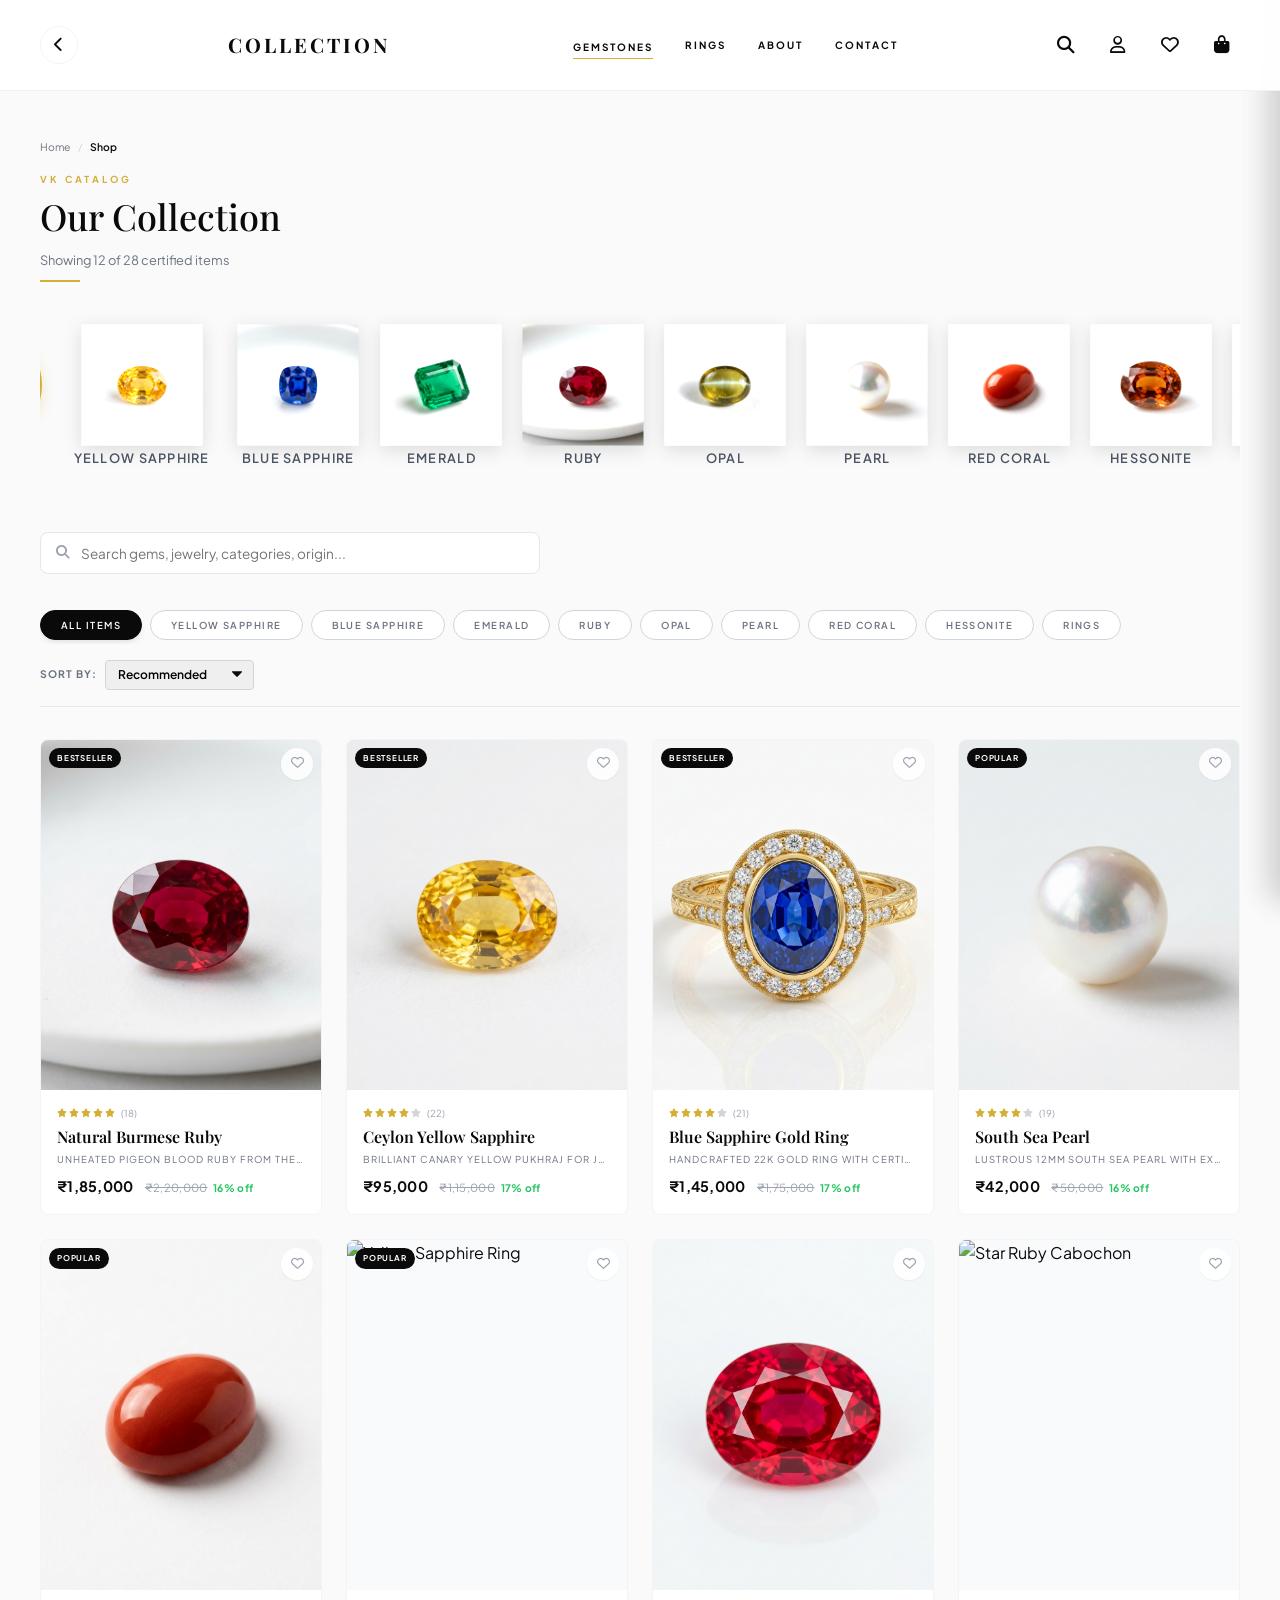
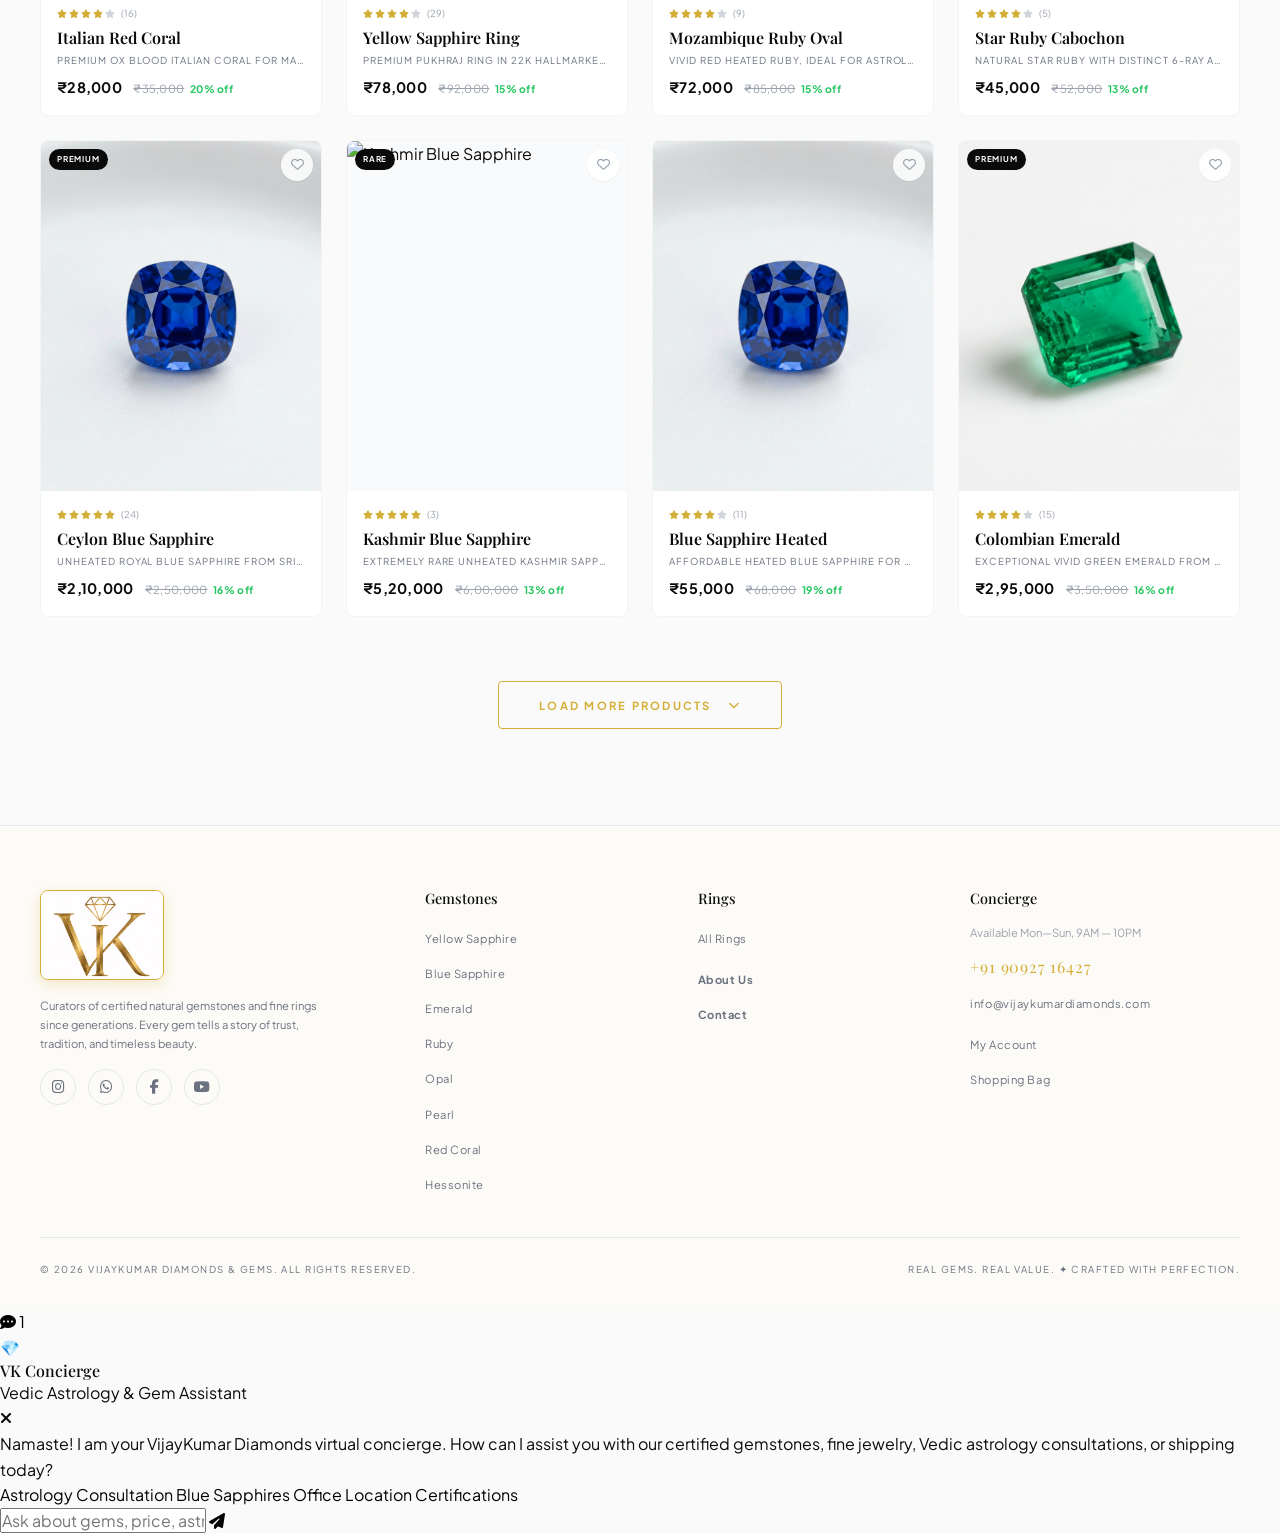
==== commit 9c7a8d4d: "Remove background and border circles for gemstone categories, making stones prominent" ====
--- a/shop.html
+++ b/shop.html
@@ -40,7 +40,7 @@
     <section style="margin-bottom: var(--space-2xl);">
         <div class="gem-circles hide-scrollbar" id="gem-circles-filter">
             <button onclick="selectCategory('All')" class="gem-circle active-circle" data-cat="All" style="background: none; border: none; cursor: pointer; display: flex; flex-direction: column; align-items: center; gap: 0.5rem; outline: none;">
-                <div class="gem-circle-img" style="display: flex; align-items: center; justify-content: center; background: var(--color-dark); color: var(--color-gold); font-size: 1.25rem;"><i class="fas fa-th-large"></i></div>
+                <div class="gem-circle-img icon-circle" style="display: flex; align-items: center; justify-content: center; background: var(--color-dark); color: var(--color-gold); font-size: 1.25rem;"><i class="fas fa-th-large"></i></div>
                 <span class="gem-circle-label">All</span>
             </button>
             <!-- Categories will be dynamically updated below if needed, or static maps -->
@@ -150,7 +150,7 @@
         // Render circles
         let html = `
             <div onclick="selectCategory('All')" class="gem-circle ${currentCategory === 'All' ? 'active' : ''}" style="cursor:pointer;">
-                <div class="gem-circle-img" style="display: flex; align-items: center; justify-content: center; background: var(--color-dark); color: var(--color-gold); font-size: 1.25rem;"><i class="fas fa-th-large"></i></div>
+                <div class="gem-circle-img icon-circle" style="display: flex; align-items: center; justify-content: center; background: var(--color-dark); color: var(--color-gold); font-size: 1.25rem;"><i class="fas fa-th-large"></i></div>
                 <span class="gem-circle-label">All</span>
             </div>
         `;
--- a/css/styles.css
+++ b/css/styles.css
@@ -1334,36 +1334,52 @@
 
 .gem-circle:hover { transform: translateY(-4px); }
 
+
 .gem-circle-img {
     width: 80px;
     height: 80px;
+    display: flex;
+    align-items: center;
+    justify-content: center;
+    border-radius: 0;
+    overflow: visible;
+    border: none;
+    background: transparent;
+    transition: transform var(--duration-normal) var(--ease-lux);
+}
+@media (min-width: 768px) {
+    .gem-circle-img { width: 110px; height: 110px; }
+}
+
+/* For icon-only circle images (the 'All' category button) */
+.gem-circle-img.icon-circle {
     border-radius: var(--radius-full);
+    border: 2px solid var(--color-gray-200);
+    background: var(--color-gray-50);
     overflow: hidden;
-    border: 2px solid var(--color-gray-200);
-    transition: border-color var(--duration-normal), box-shadow var(--duration-normal);
-    background: var(--color-gray-50);
-}
-@media (min-width: 768px) {
-    .gem-circle-img { width: 110px; height: 110px; border-width: 3px; }
-}
-
-.gem-circle:hover .gem-circle-img,
-.gem-circle.active .gem-circle-img {
+    transition: border-color var(--duration-normal), box-shadow var(--duration-normal), background-color var(--duration-normal);
+}
+
+.gem-circle:hover .gem-circle-img.icon-circle,
+.gem-circle.active .gem-circle-img.icon-circle {
     border-color: var(--color-gold);
     box-shadow: var(--shadow-gold);
+    background: var(--color-dark) !important;
 }
 
 .gem-circle-img img {
     width: 100%;
     height: 100%;
-    object-fit: cover;
-    transform: scale(1.3);
-    transition: transform var(--duration-slow) var(--ease-lux);
-    filter: brightness(1.15) contrast(1.1) saturate(1.1);
-}
-
-.gem-circle:hover .gem-circle-img img {
-    transform: scale(1.45);
+    object-fit: contain;
+    transform: scale(1.1);
+    transition: transform var(--duration-slow) var(--ease-lux), filter var(--duration-normal);
+    filter: drop-shadow(0 4px 8px rgba(0, 0, 0, 0.12)) brightness(1.1) contrast(1.05) saturate(1.1);
+}
+
+.gem-circle:hover .gem-circle-img img,
+.gem-circle.active .gem-circle-img img {
+    transform: scale(1.25);
+    filter: drop-shadow(0 10px 18px rgba(212, 175, 55, 0.45)) brightness(1.15) contrast(1.1) saturate(1.15);
 }
 
 .gem-circle-label {
@@ -2703,6 +2719,8 @@
     .gem-circle-img {
         width: 64px;
         height: 64px;
+    }
+    .gem-circle-img.icon-circle {
         border-width: 1.5px;
     }
     .gem-circle-label {
